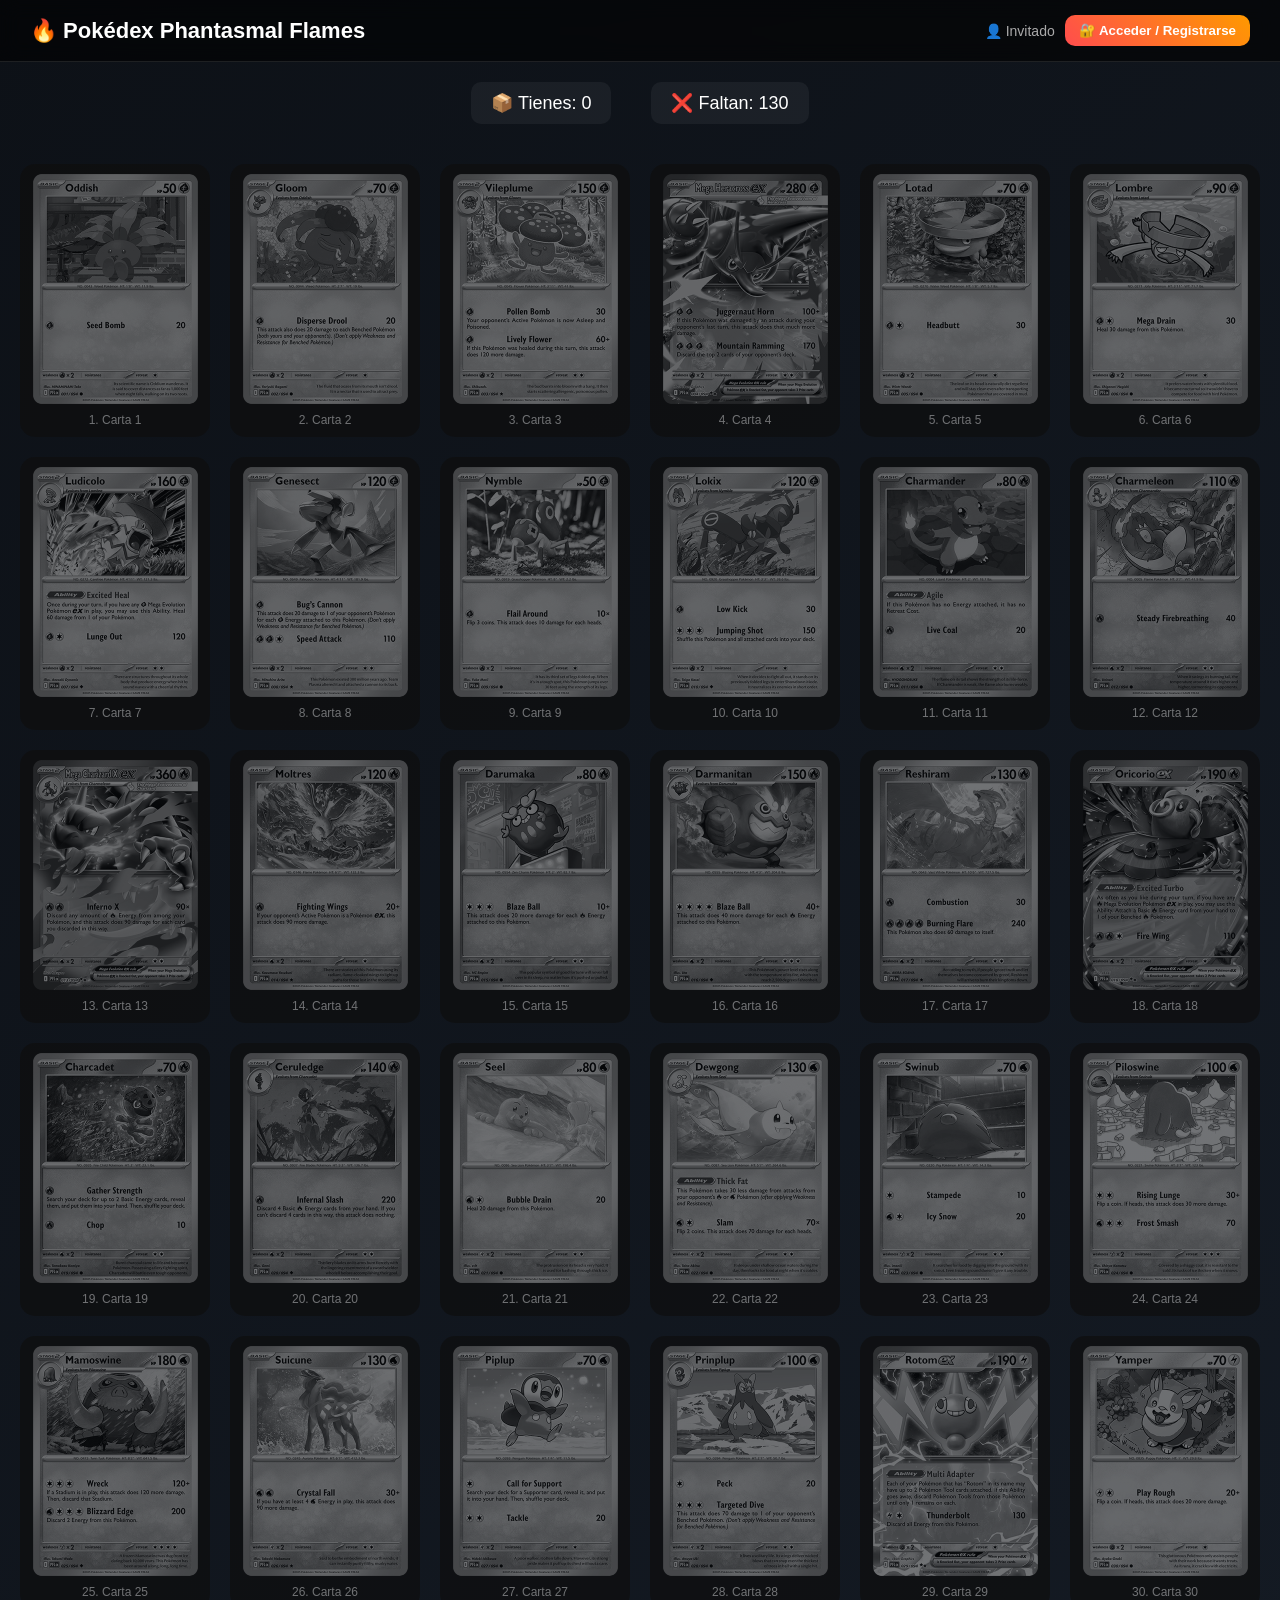
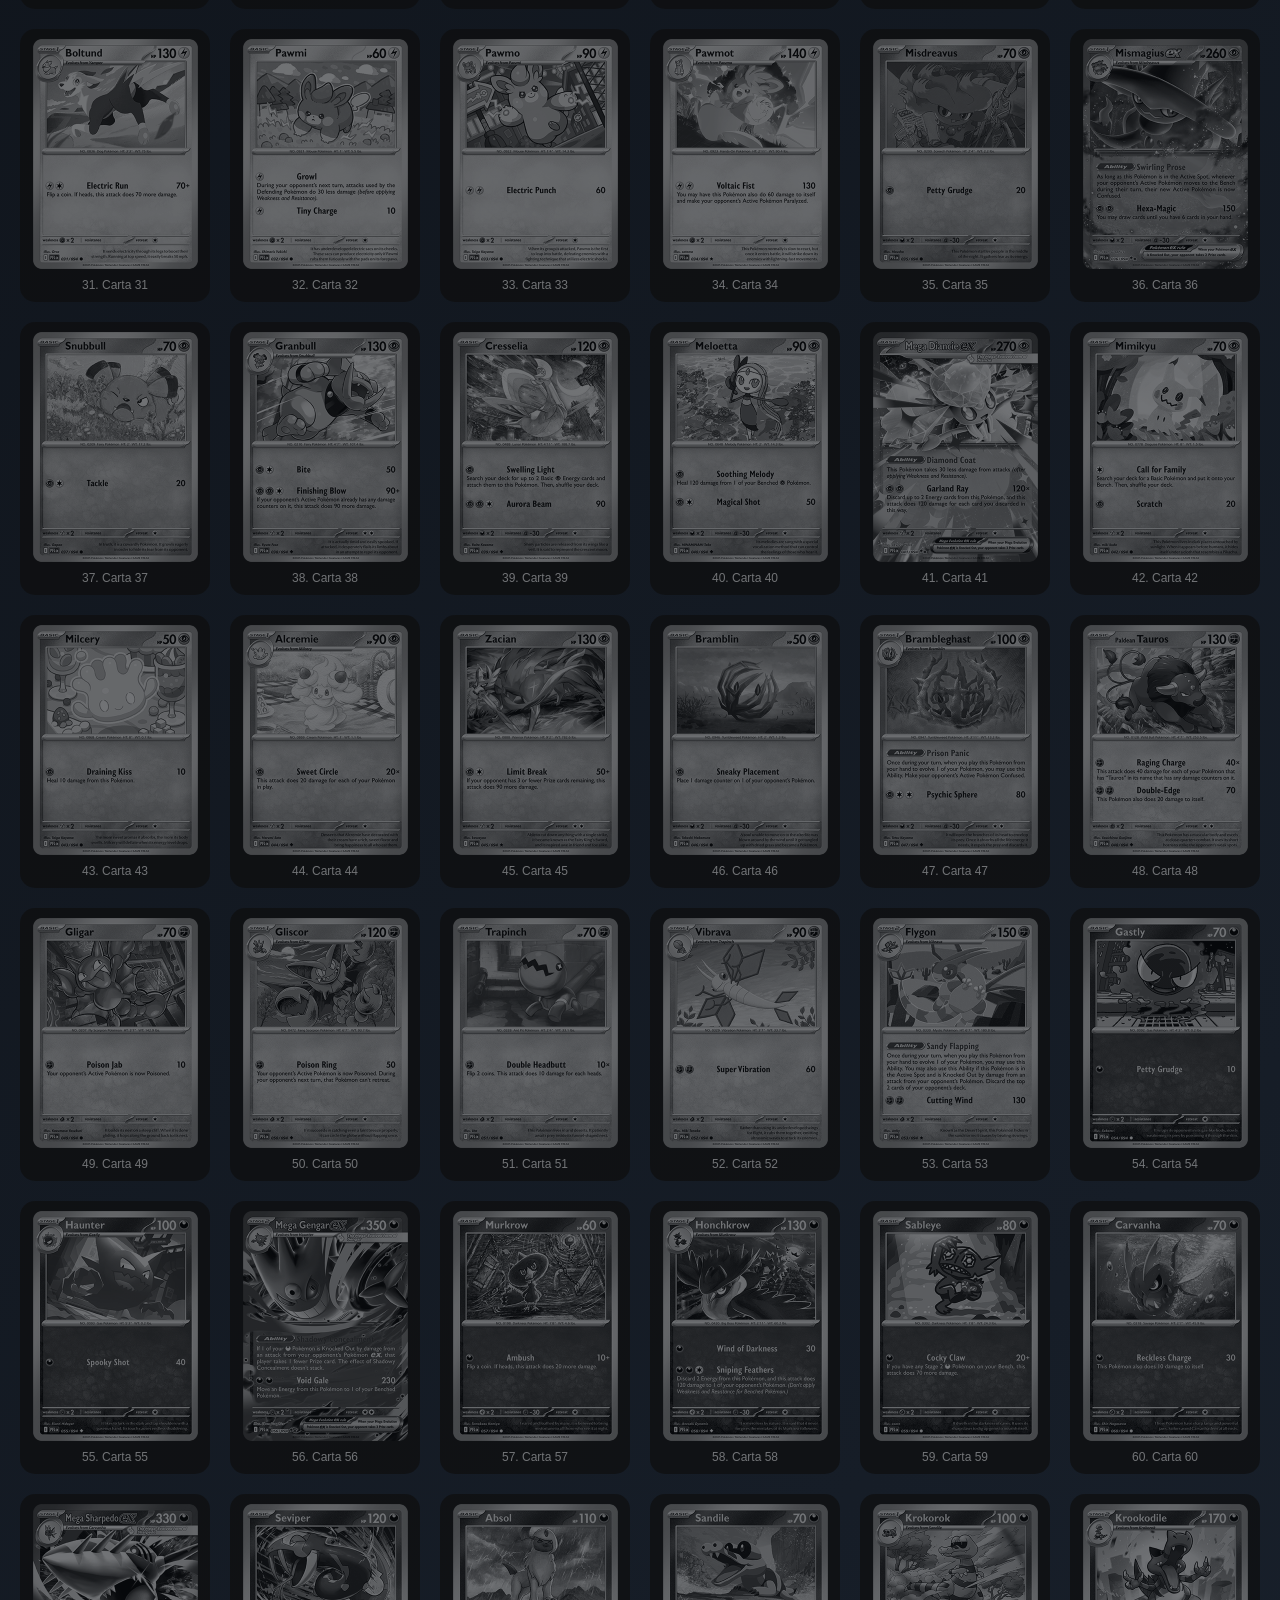
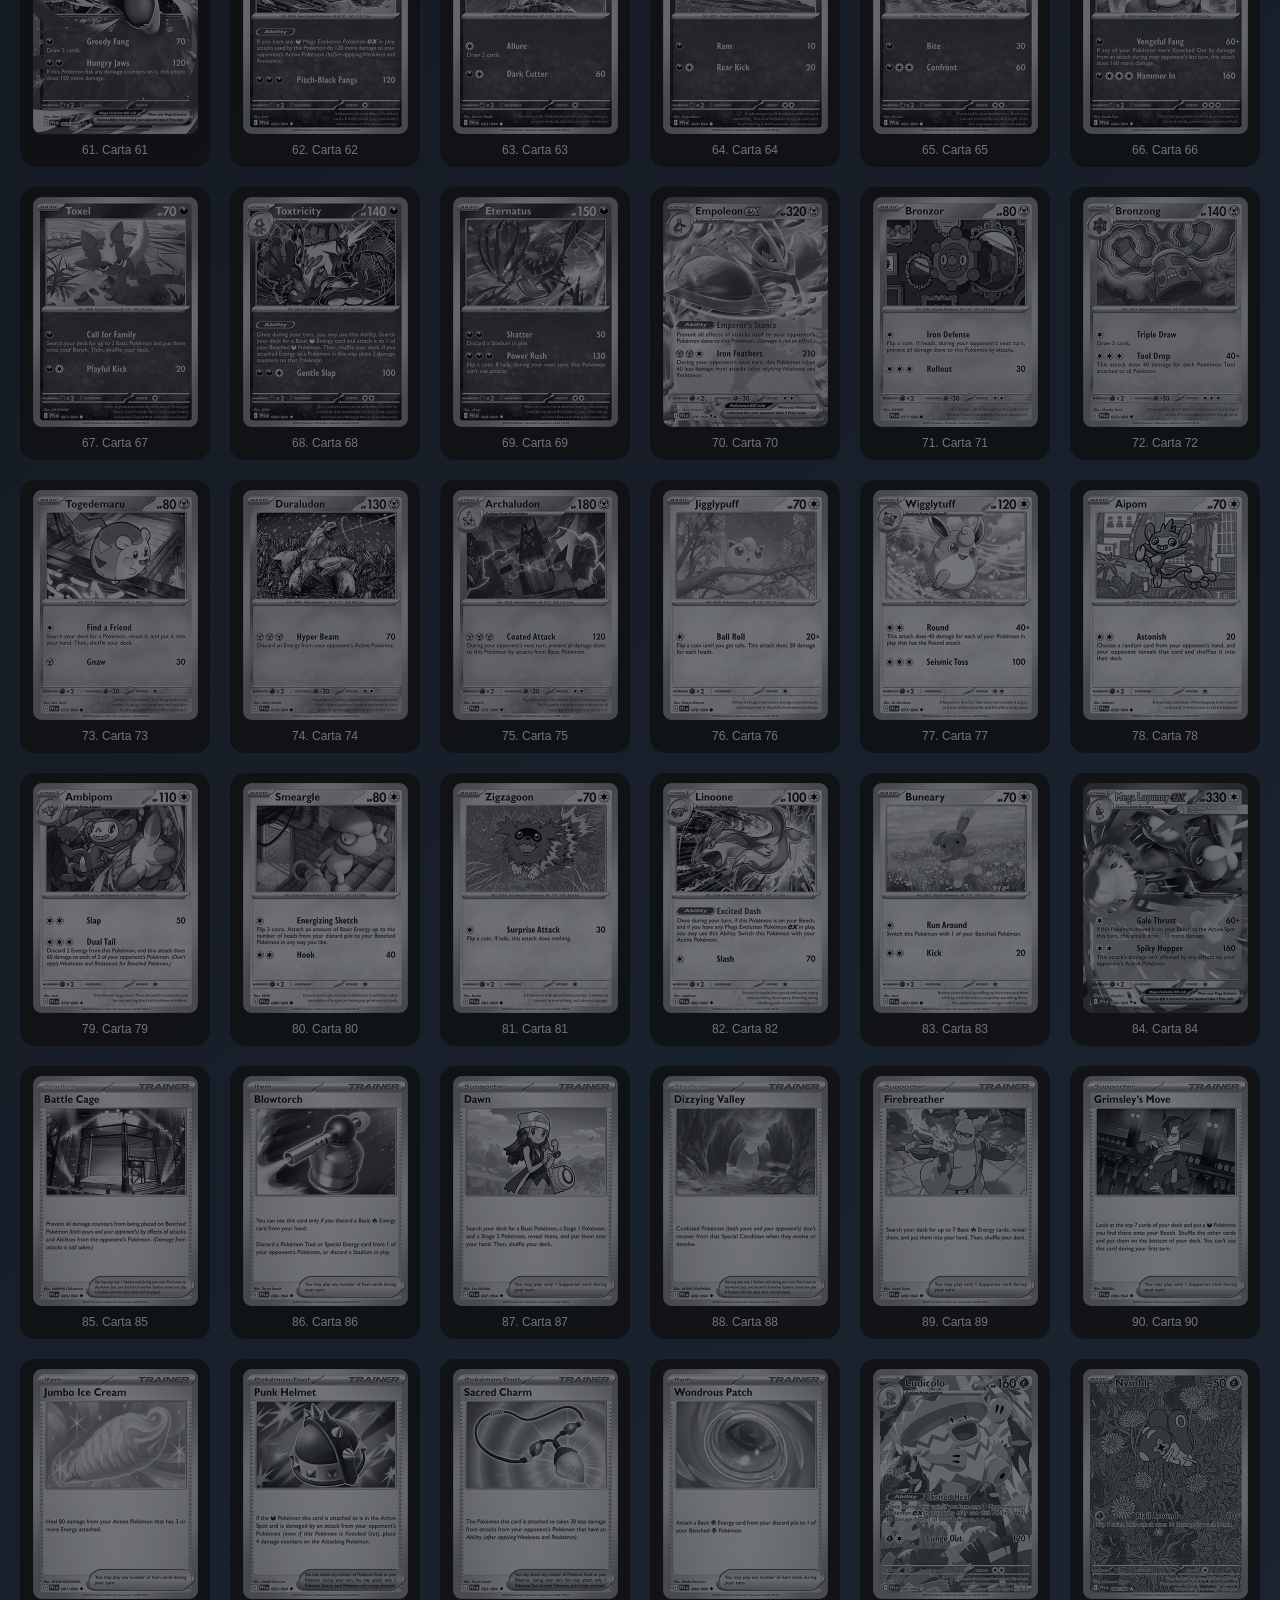
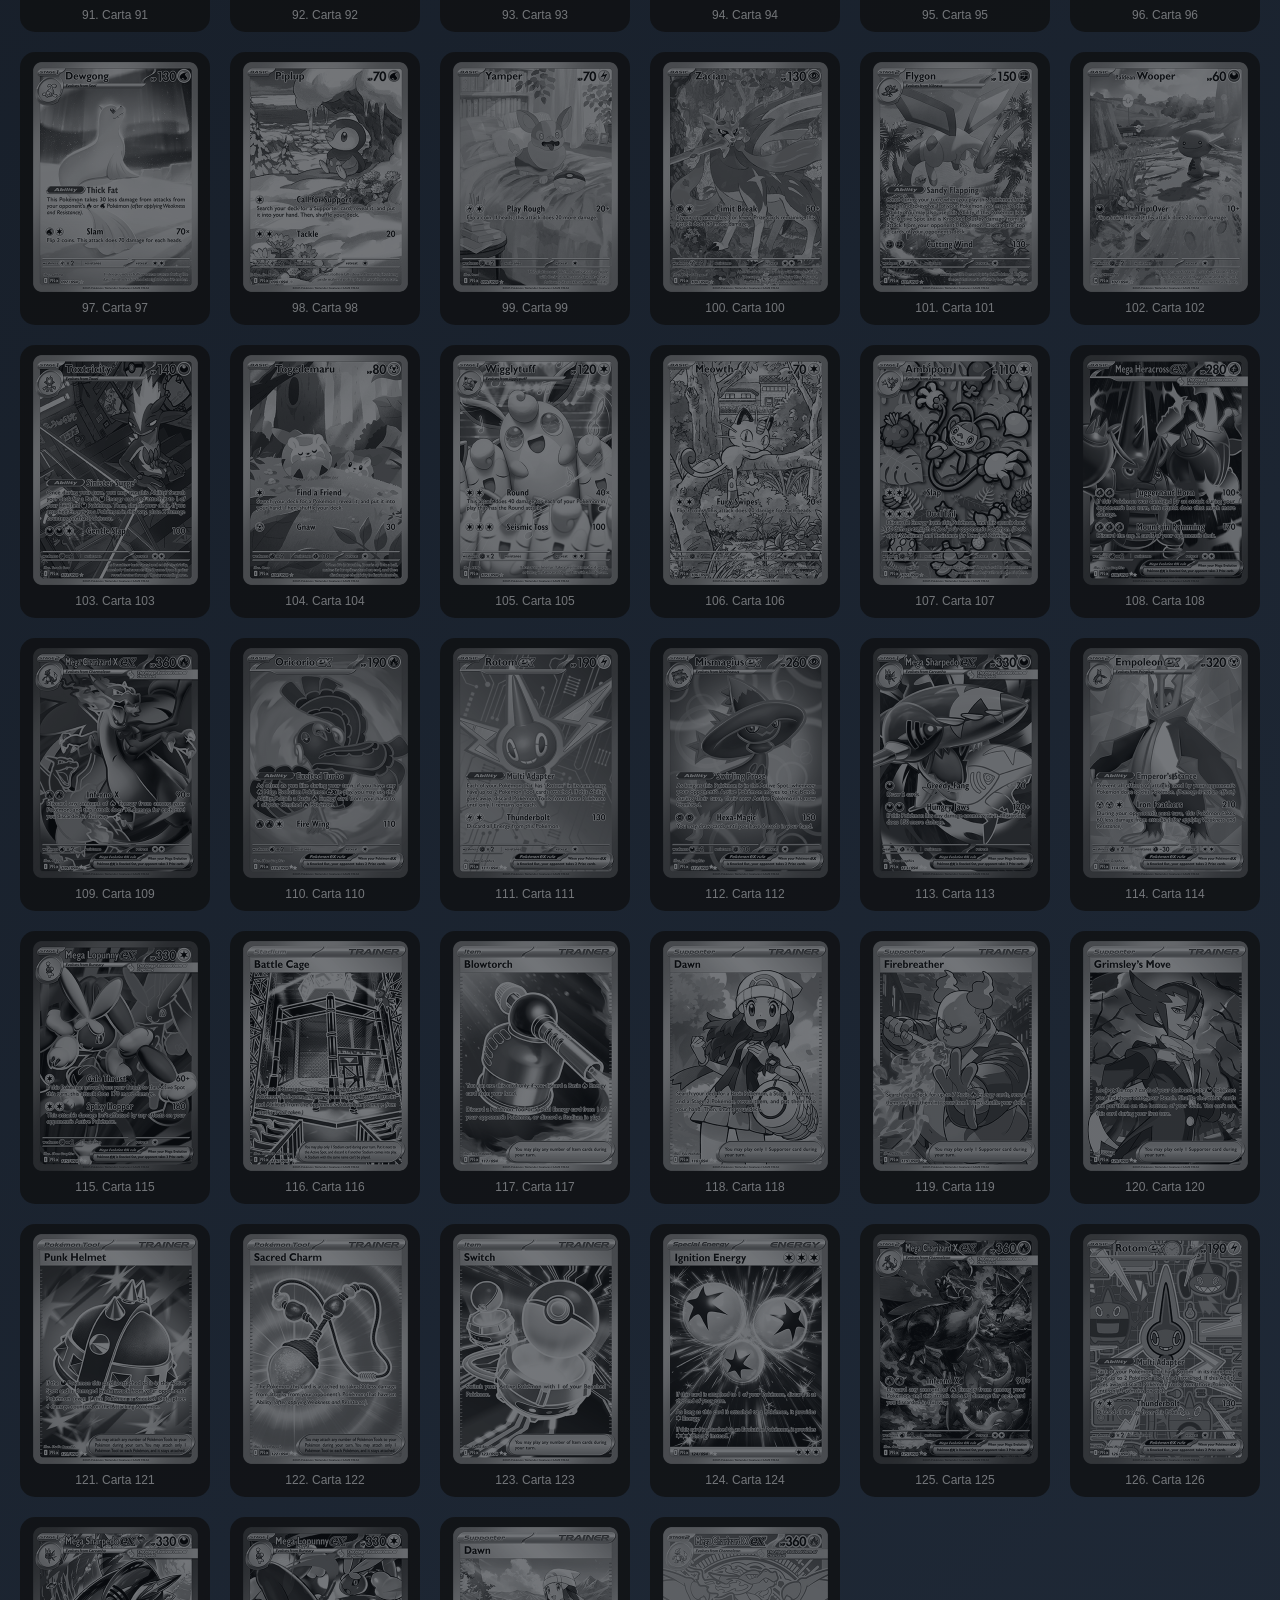
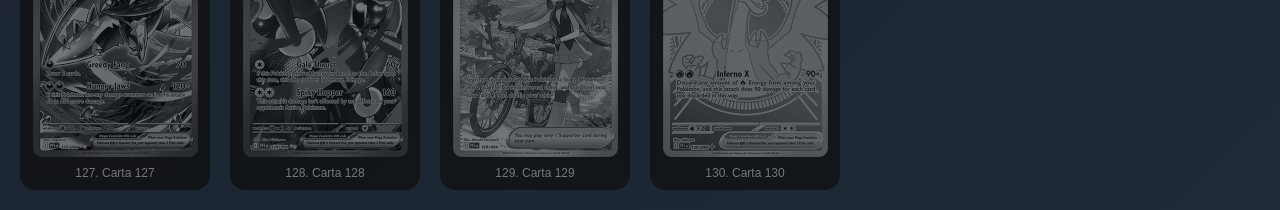
==== index.html @ 657639a8 "Formulario Login/Register en index" ====
<!DOCTYPE html>
<html lang="es">
<head>
    <meta charset="UTF-8">
    <title>PokeCard - Pokédex</title>
    <link rel="stylesheet" href="/assets/css/style.css">
</head>
<body>

<header class="header">
    <h1>🔥 Pokédex Phantasmal Flames</h1>
    <div class="acciones" id="accionesHeader">
    </div>
</header>

<div class="stats">
    <p>📦 Tienes: <span id="tienes">0</span></p>
    <p>❌ Faltan: <span id="faltan">0</span></p>
</div>

<div class="grid" id="contenedor"></div>

<!-- Modelo de Login / Registro -->
<div id="modalAuth" class="modal">
    <div class="modal-content">
        <span class="close" onclick="cerrarModal()">✖</span>

        <!-- Pestañas -->
        <div class="tabs">
            <a onclick="mostrarFormulario('login')">Iniciar sesión</a> |
            <a onclick="mostrarFormulario('registro')">Registrarse</a>
        </div>

        <!-- Formulario de inicio de sesión -->
        <div id="formLogin">
            <h3>Iniciar sesión</h3>
            <input type="text" id="loginUser" placeholder="Usuario">
            <input type="password" id="loginPass" placeholder="Contraseña">
            <button onclick="login()">Entrar</button>
        </div>

        <!-- Formulario de registro -->
        <div id="formRegistro" class="hidden">
            <h3>Registrarse</h3>
            <input type="text" id="regUser" placeholder="Usuario">
            <input type="password" id="regPass" placeholder="Contraseña">
            <button onclick="register()">Crear cuenta</button>
        </div>
    </div>
</div>

<script src="/assets/js/ui.js"></script>
<script src="/assets/js/script.js"></script>

</body>
</html>
---- assets/css/style.css ----
/* RESET */
*{
    margin:0;
    padding:0;
    box-sizing:border-box;
    font-family:'Segoe UI', Arial, sans-serif;
}

/* BODY */
body{
    background: linear-gradient(135deg, #0d1117, #1f2937);
    color:white;
    text-align:center;
}

/* HEADER */
.header{
    display:flex;
    justify-content:space-between;
    align-items:center;
    padding:15px 30px;
    background: rgba(0,0,0,0.6);
    backdrop-filter: blur(10px);
    border-bottom:1px solid rgba(255,255,255,0.1);
}

.header h1{
    font-size:22px;
}

/* ACCIONES (BOTONES + USUARIO) */
.acciones{
    display:flex;
    align-items:center;
    gap:10px;
}

#userName{
    font-size:14px;
    color:#aaa;
}

.acciones button{
    padding:8px 14px;
    border:none;
    border-radius:10px;
    background:linear-gradient(45deg,#ff4d4d,#ff9900);
    color:white;
    font-weight:bold;
    cursor:pointer;
    transition:0.3s;
}

.acciones button:hover{
    transform:scale(1.1);
    box-shadow:0 0 15px rgba(255,100,0,0.6);
}

/* STATS */
.stats{
    display:flex;
    justify-content:center;
    gap:40px;
    margin:20px;
    font-size:18px;
}

.stats p{
    background: rgba(255,255,255,0.05);
    padding:10px 20px;
    border-radius:10px;
}

/* GRID */
.grid{
    display:grid;
    grid-template-columns: repeat(auto-fill, minmax(180px,1fr));
    gap:20px;
    padding:20px;
}

/* CARTAS */
.carta{
    background:#111827;
    border-radius:15px;
    padding:10px;
    cursor:pointer;
    transition:0.3s;
}

/* IMAGEN CARTA */
.carta img{
    width:100%;
    height:230px;
    object-fit:contain;
    border-radius:10px;
}

/* TEXTO CARTA */
.carta p{
    font-size:12px;
    margin-top:5px;
}

/* BLOQUEADA */
.bloqueada{
    filter: grayscale(100%) brightness(0.6);
    opacity:0.7;
}

/* HOVER */
.carta:hover{
    transform:scale(1.05);
    box-shadow:0 0 15px rgba(255,255,255,0.2);
}

/* ========== MODAL DE LOGIN / REGISTRO ========== */
.modal {
    display: none;
    position: fixed;
    top: 0;
    left: 0;
    width: 100%;
    height: 100%;
    background: rgba(0, 0, 0, 0.7);
    backdrop-filter: blur(6px);
    justify-content: center;
    align-items: center;
    z-index: 1000;
}

.modal.active {
    display: flex;
}

.modal-content {
    background: #1e2533;
    padding: 2rem;
    border-radius: 20px;
    width: 320px;
    text-align: center;
    position: relative;
    box-shadow: 0 10px 30px rgba(0,0,0,0.8);
    border: 1px solid rgba(255,255,255,0.1);
}

.modal-content .close {
    position: absolute;
    top: 12px;
    right: 18px;
    cursor: pointer;
    font-weight: bold;
    font-size: 18px;
    color: #aaa;
    transition: color 0.3s;
}

.modal-content .close:hover {
    color: #ff4d4d;
}

.tabs {
    margin-bottom: 1.2rem;
}

.tabs a {
    cursor: pointer;
    margin: 0 8px;
    text-decoration: none;
    color: #ff9900;
    font-weight: bold;
    transition: color 0.3s;
}

.tabs a:hover {
    color: #ffc107;
}

.modal-content h3 {
    margin-bottom: 0.8rem;
    font-size: 1.2rem;
    color: #fff;
}

.modal-content input {
    display: block;
    width: 100%;
    margin: 0.5rem 0;
    padding: 0.6rem;
    border-radius: 8px;
    border: 1px solid #333;
    background: #111827;
    color: white;
    font-size: 14px;
    outline: none;
    transition: border 0.3s;
}

.modal-content input:focus {
    border-color: #ff9900;
}

.modal-content button {
    margin-top: 1rem;
    padding: 0.6rem 1.2rem;
    border: none;
    border-radius: 10px;
    background: linear-gradient(45deg, #ff4d4d, #ff9900);
    color: white;
    font-weight: bold;
    cursor: pointer;
    transition: transform 0.3s, box-shadow 0.3s;
}

.modal-content button:hover {
    transform: scale(1.05);
    box-shadow: 0 0 15px rgba(255,100,0,0.6);
}

.hidden {
    display: none;
}
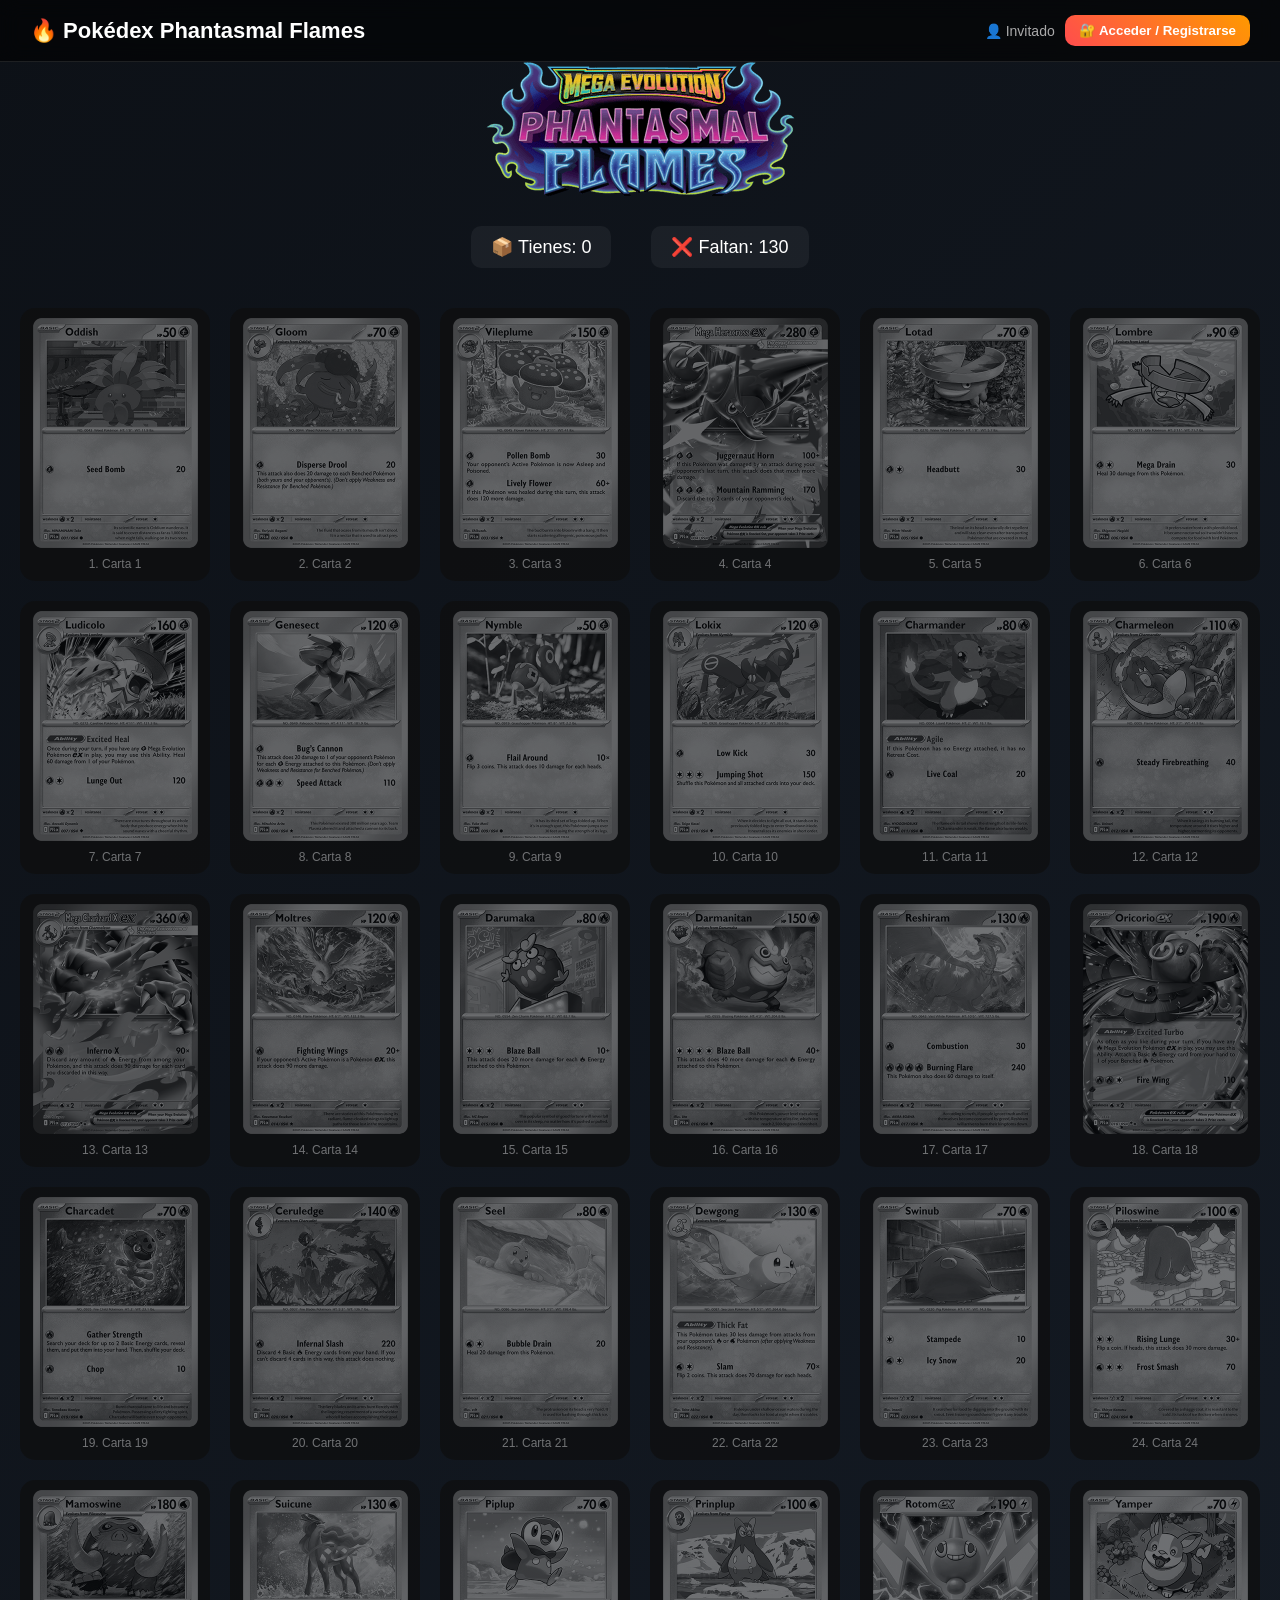
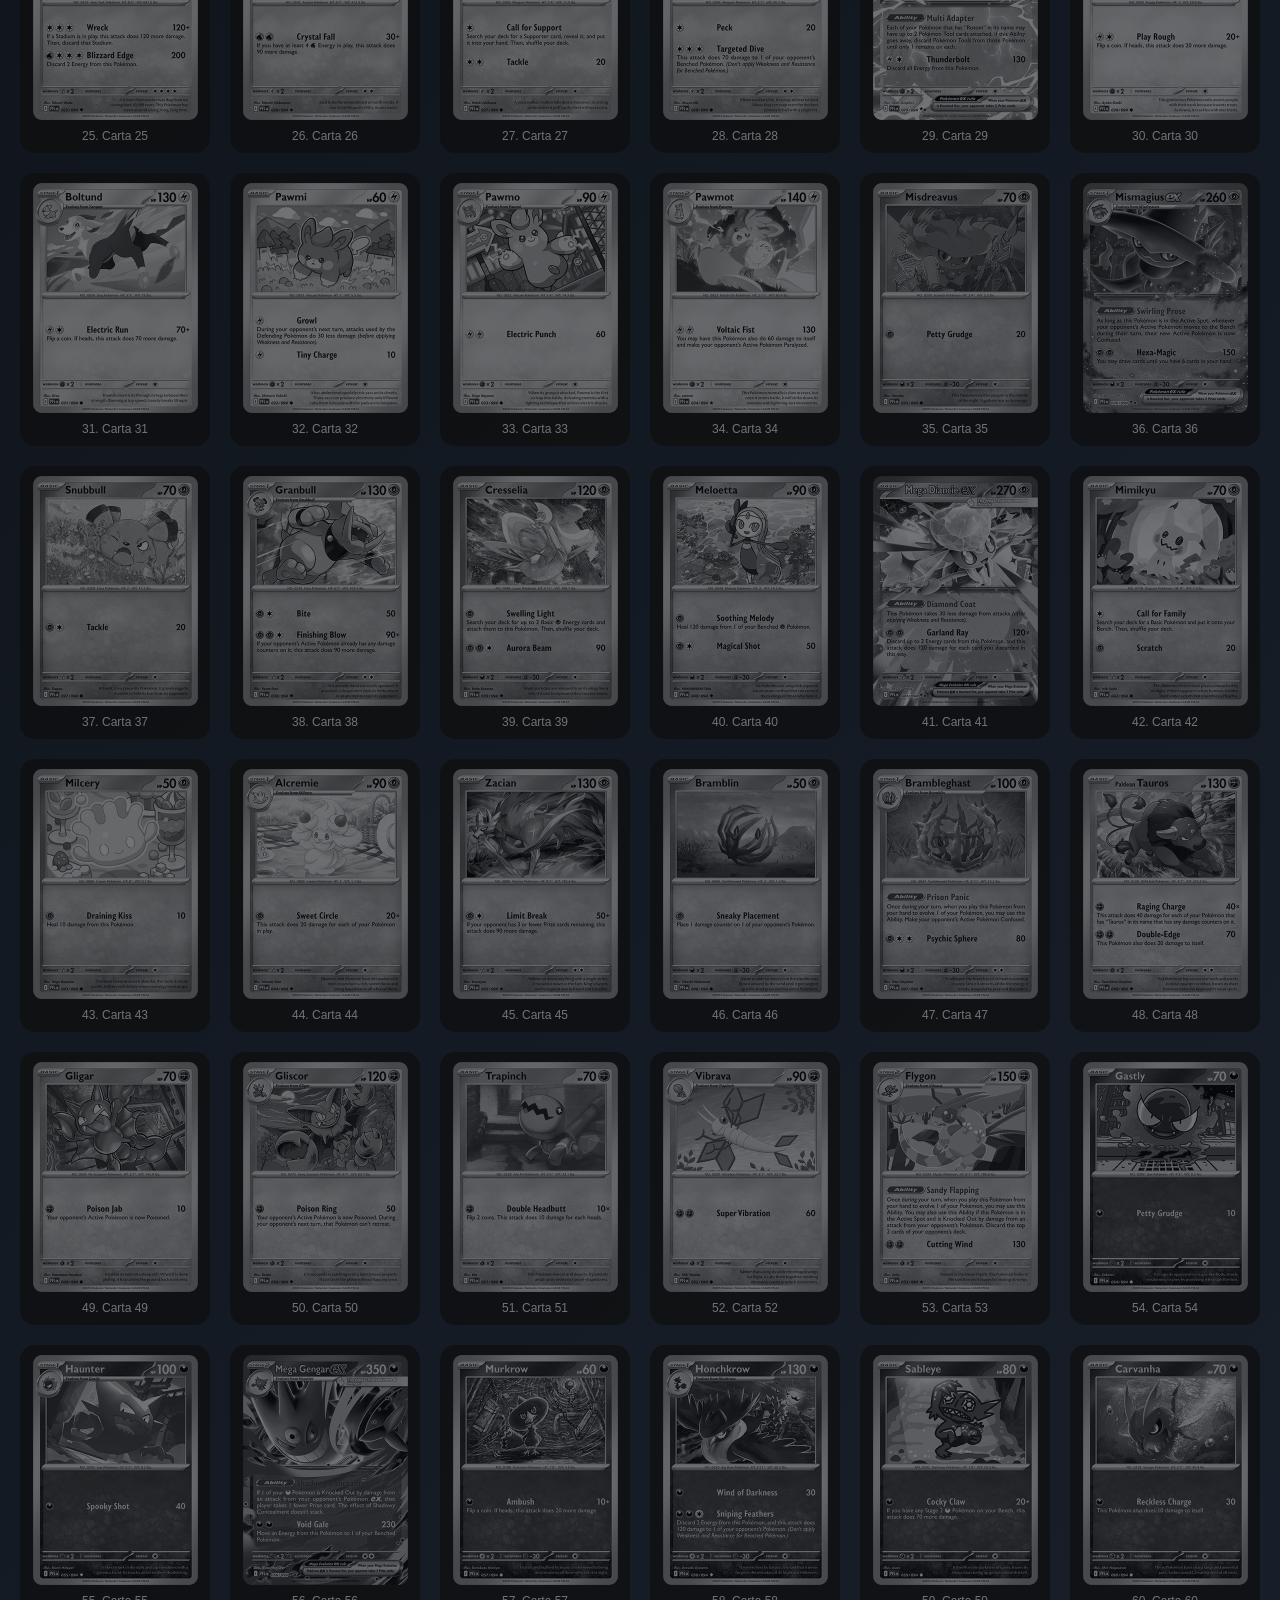
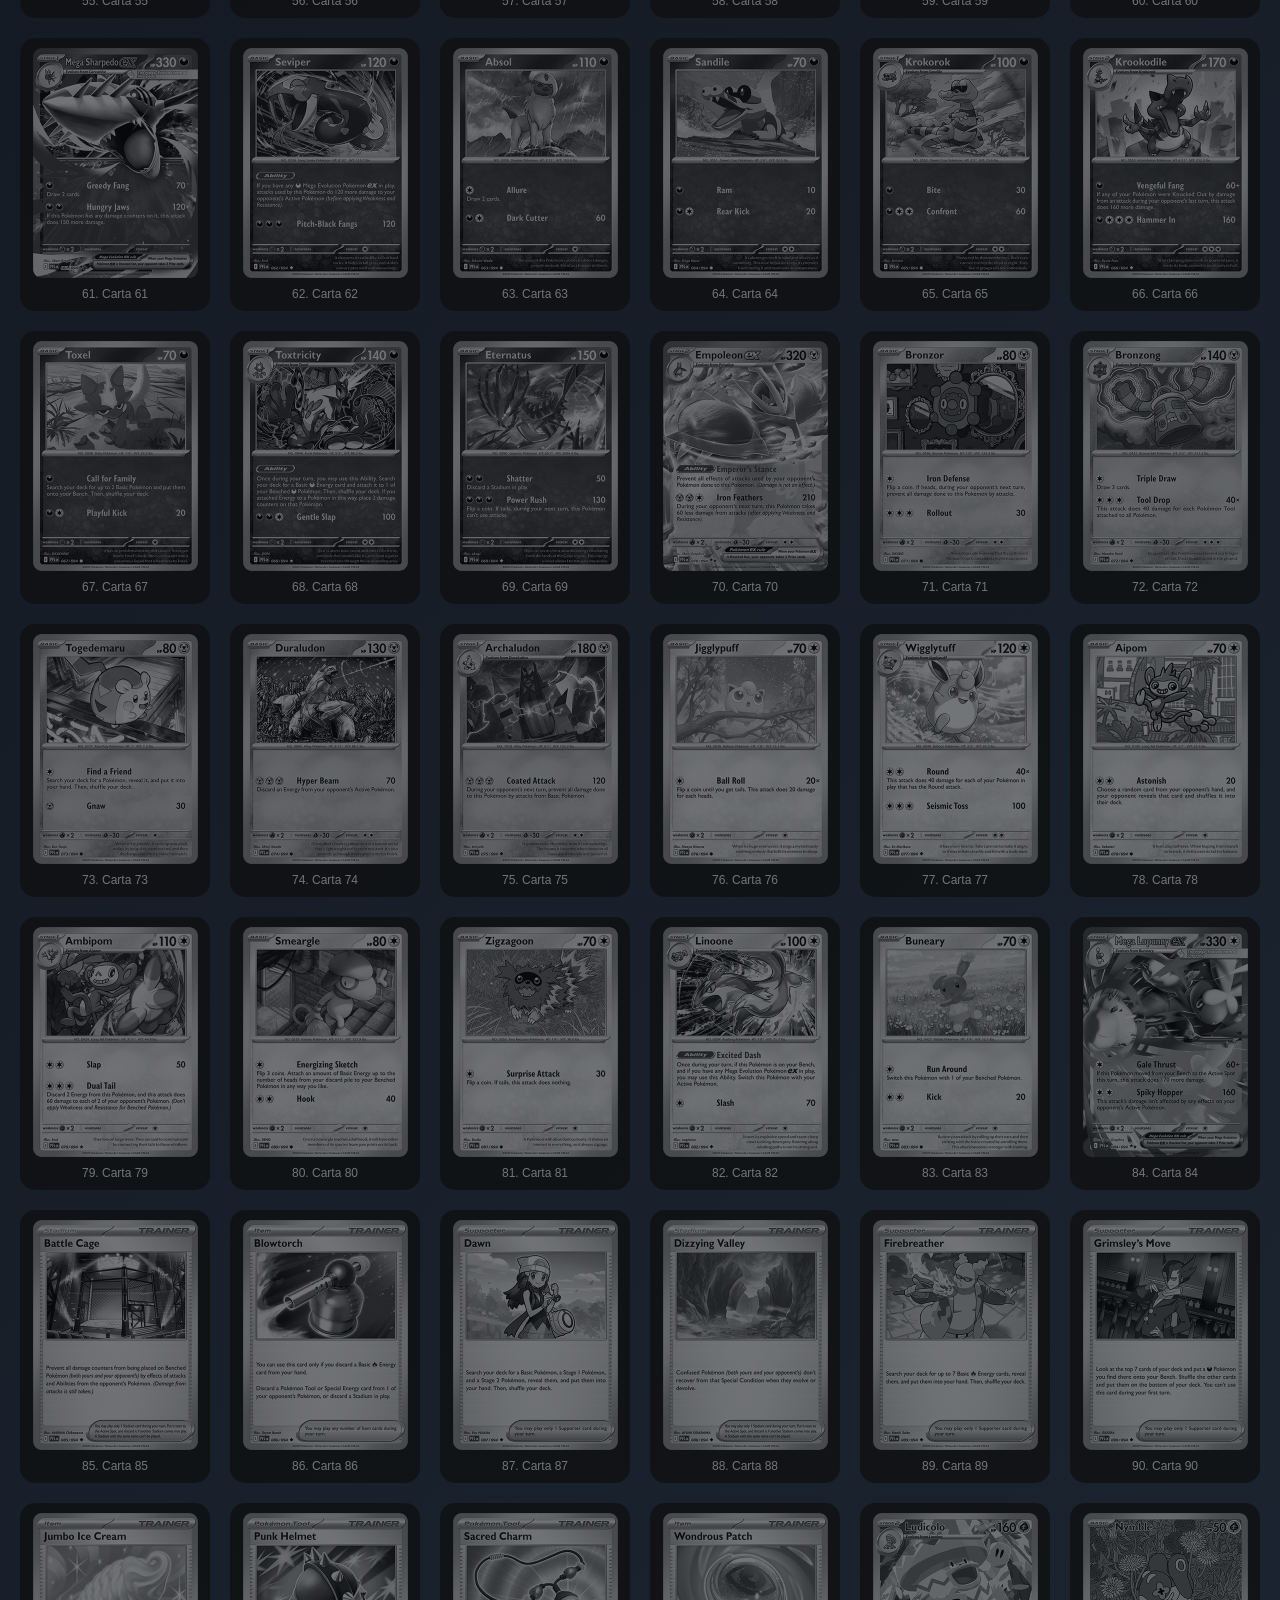
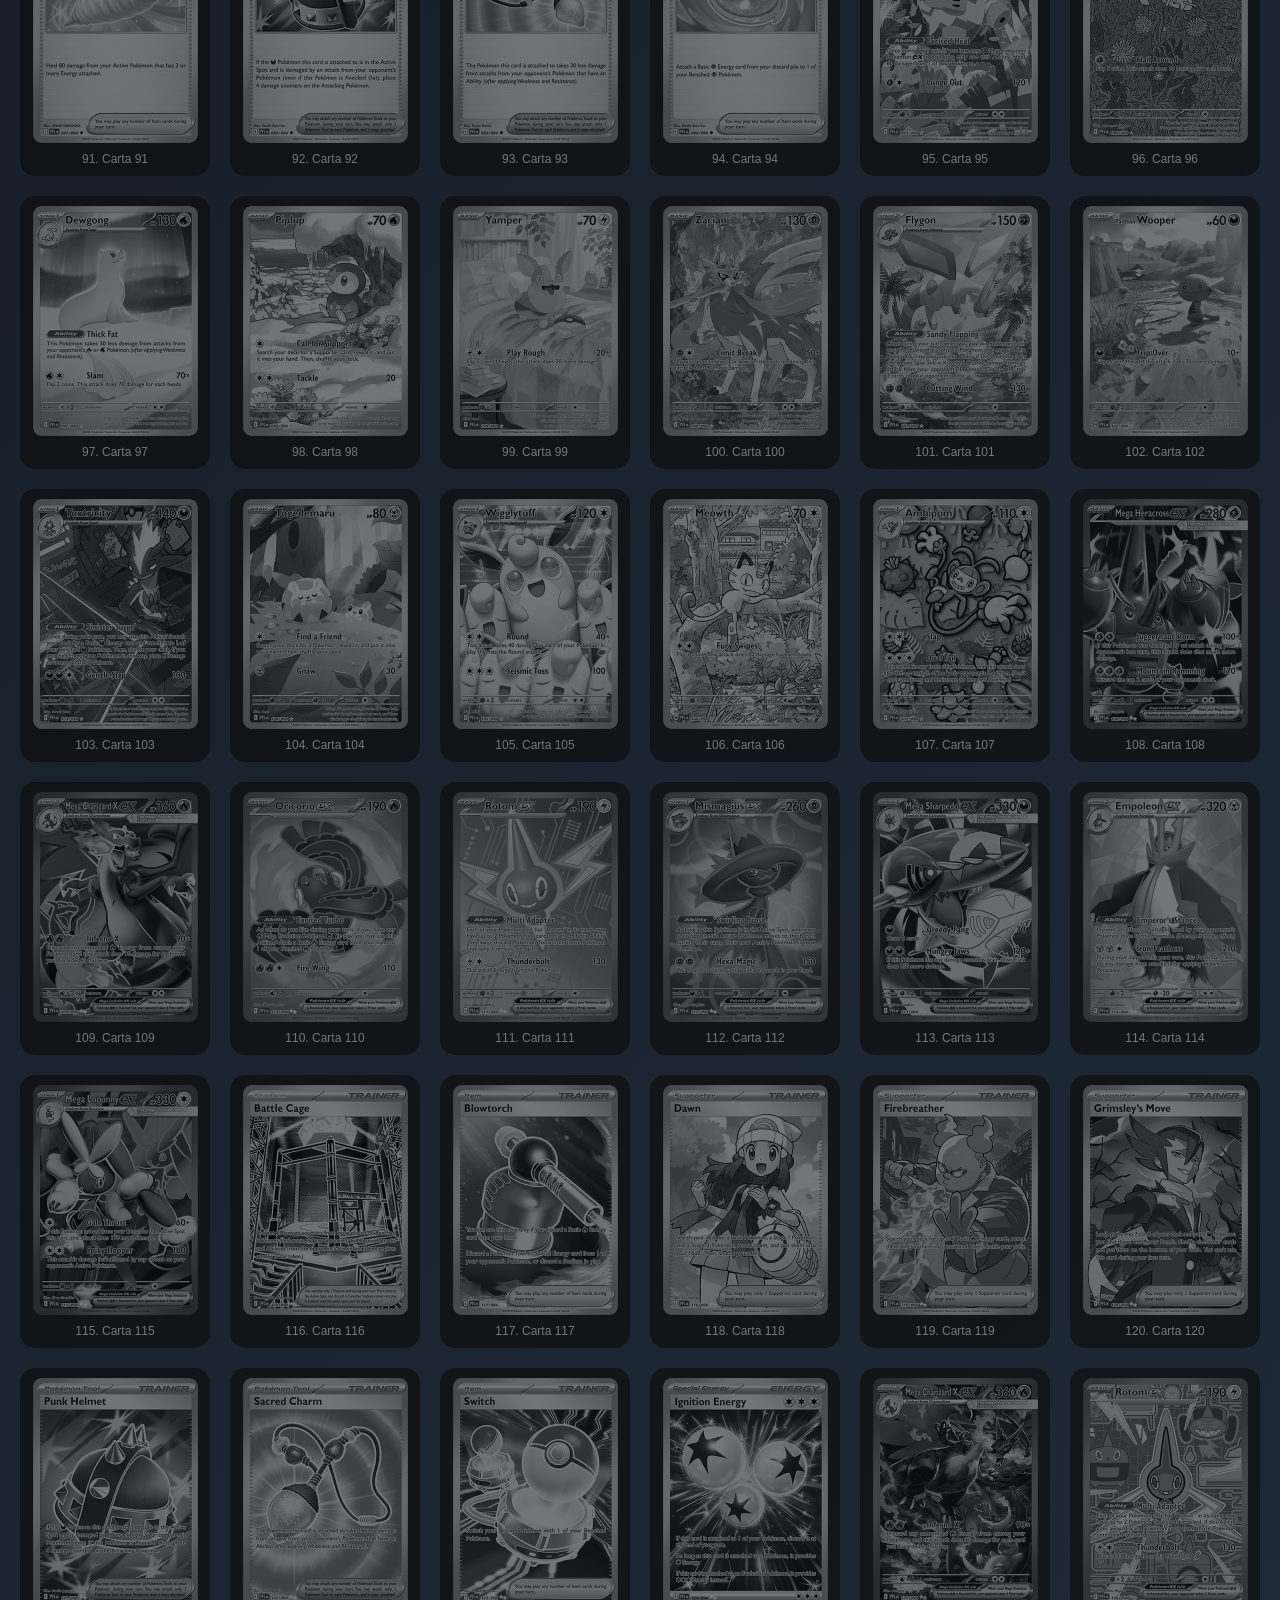
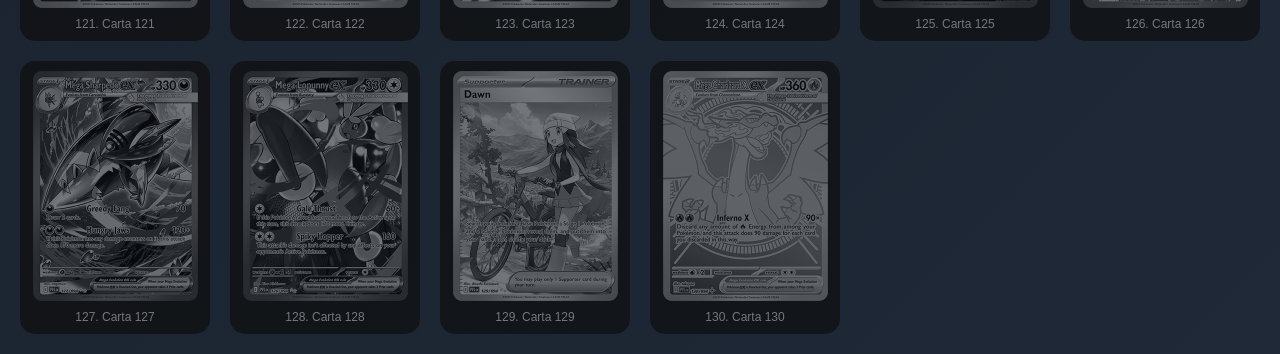
==== commit 634f8520: "Logo" ====
--- a/index.html
+++ b/index.html
@@ -12,7 +12,7 @@
     <div class="acciones" id="accionesHeader">
     </div>
 </header>
-
+<img src="/assets/img_pkm/logo.png" alt="Fantasmal Flames Pokemon" class="FantasmalLogo">
 <div class="stats">
     <p>📦 Tienes: <span id="tienes">0</span></p>
     <p>❌ Faltan: <span id="faltan">0</span></p>
@@ -49,7 +49,6 @@
     </div>
 </div>
 
-<script src="/assets/js/ui.js"></script>
 <script src="/assets/js/script.js"></script>
 
 </body>
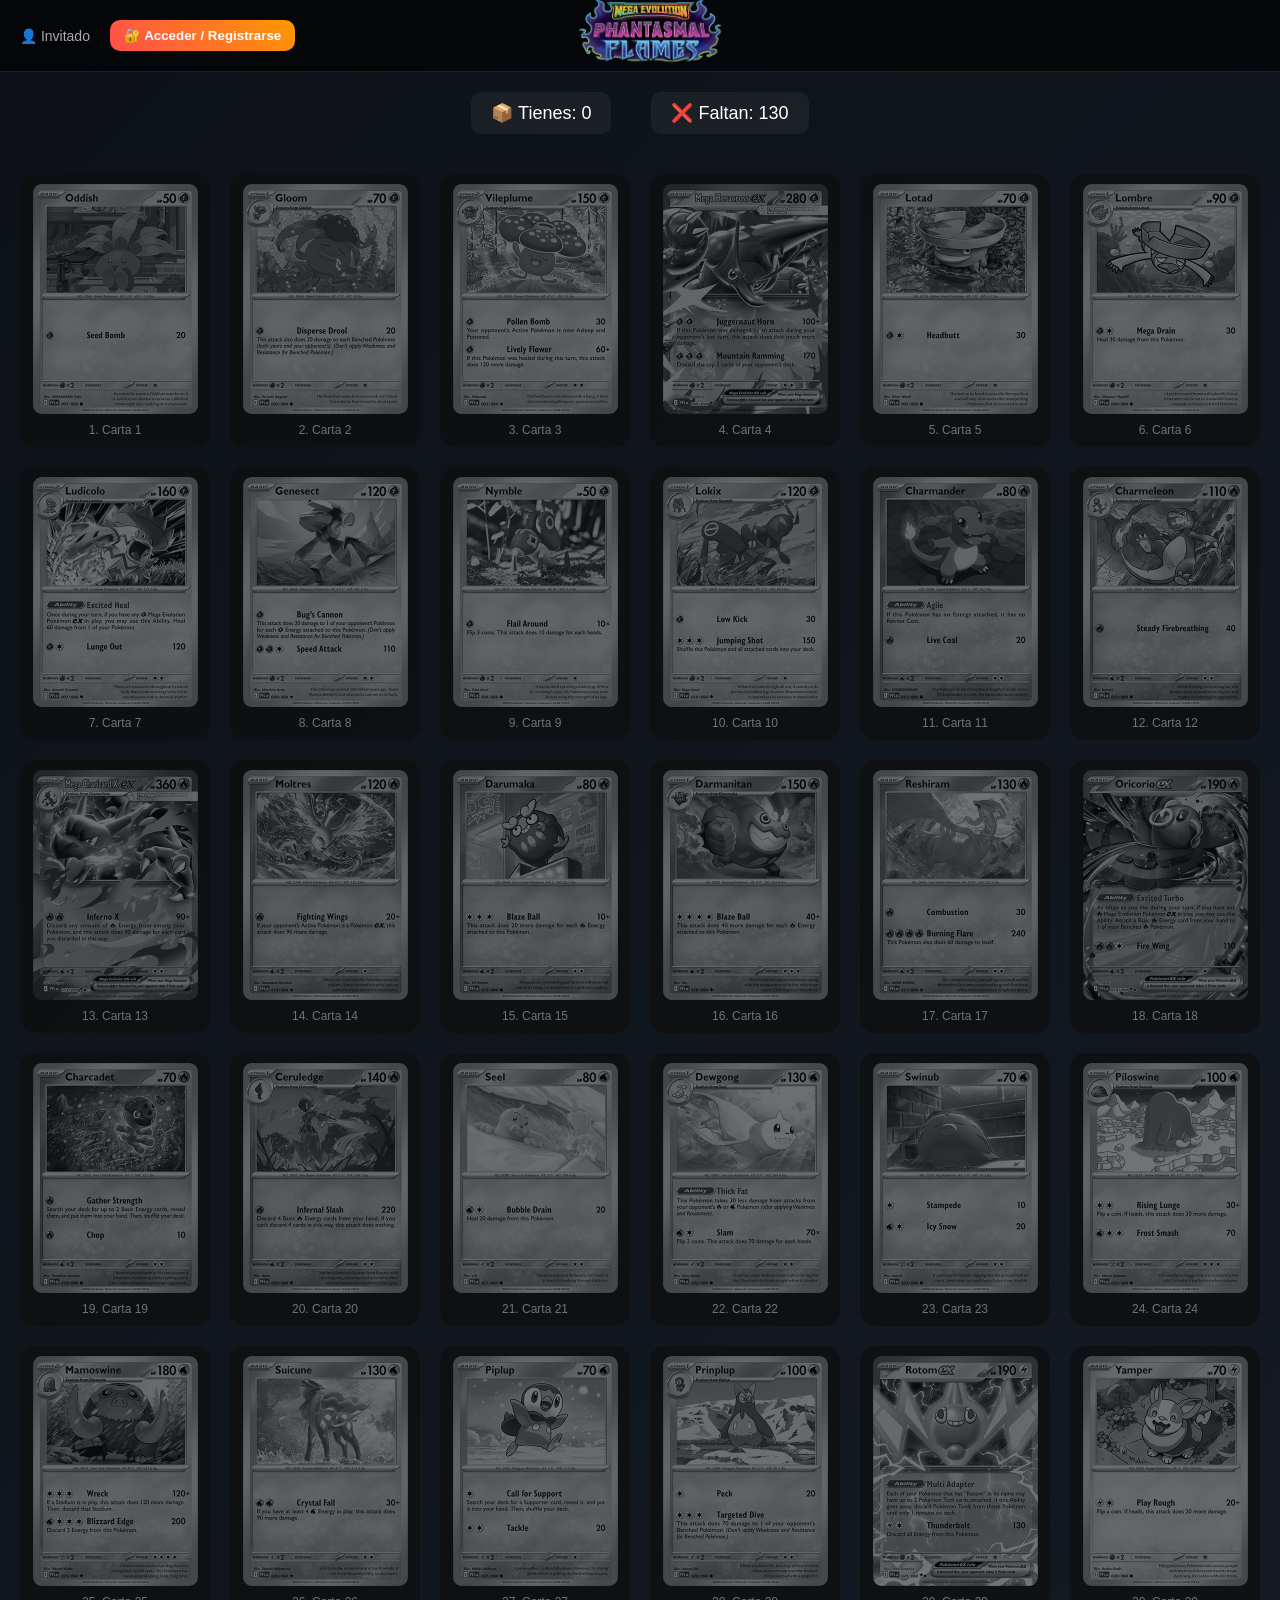
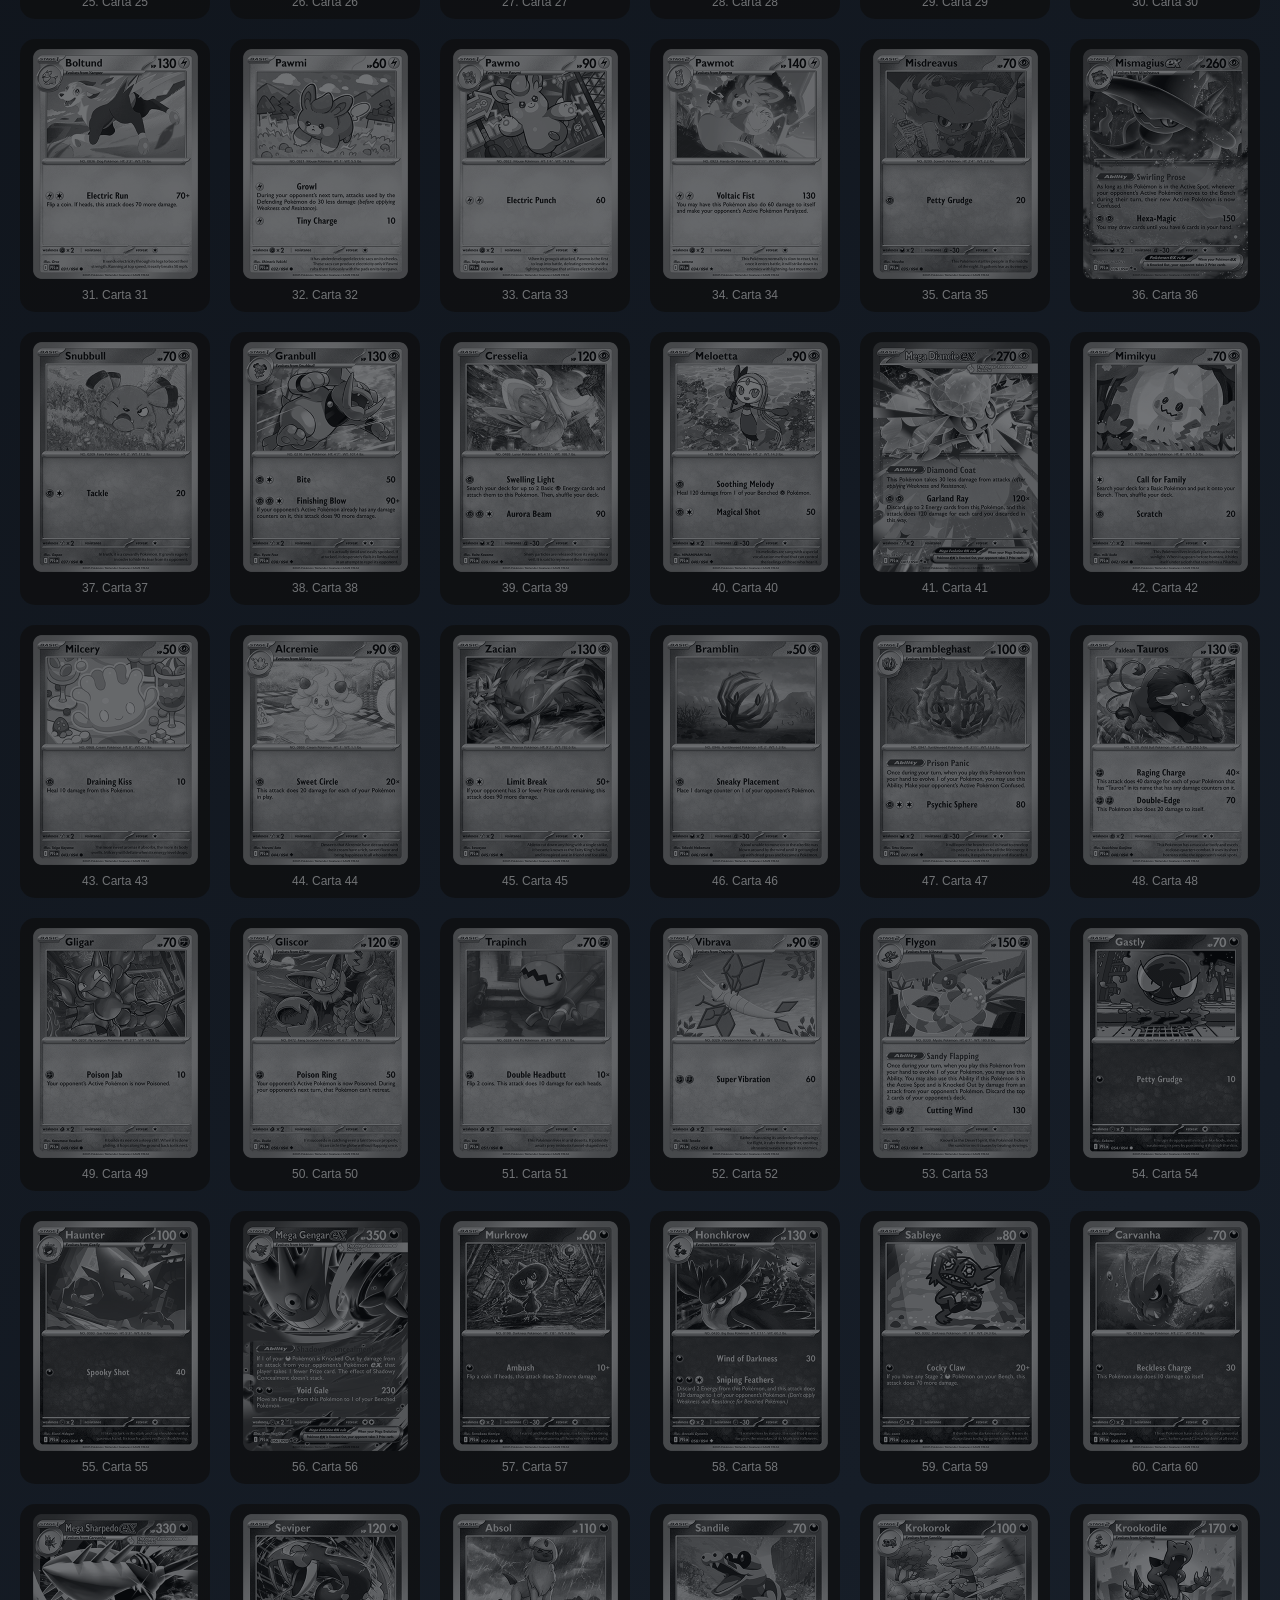
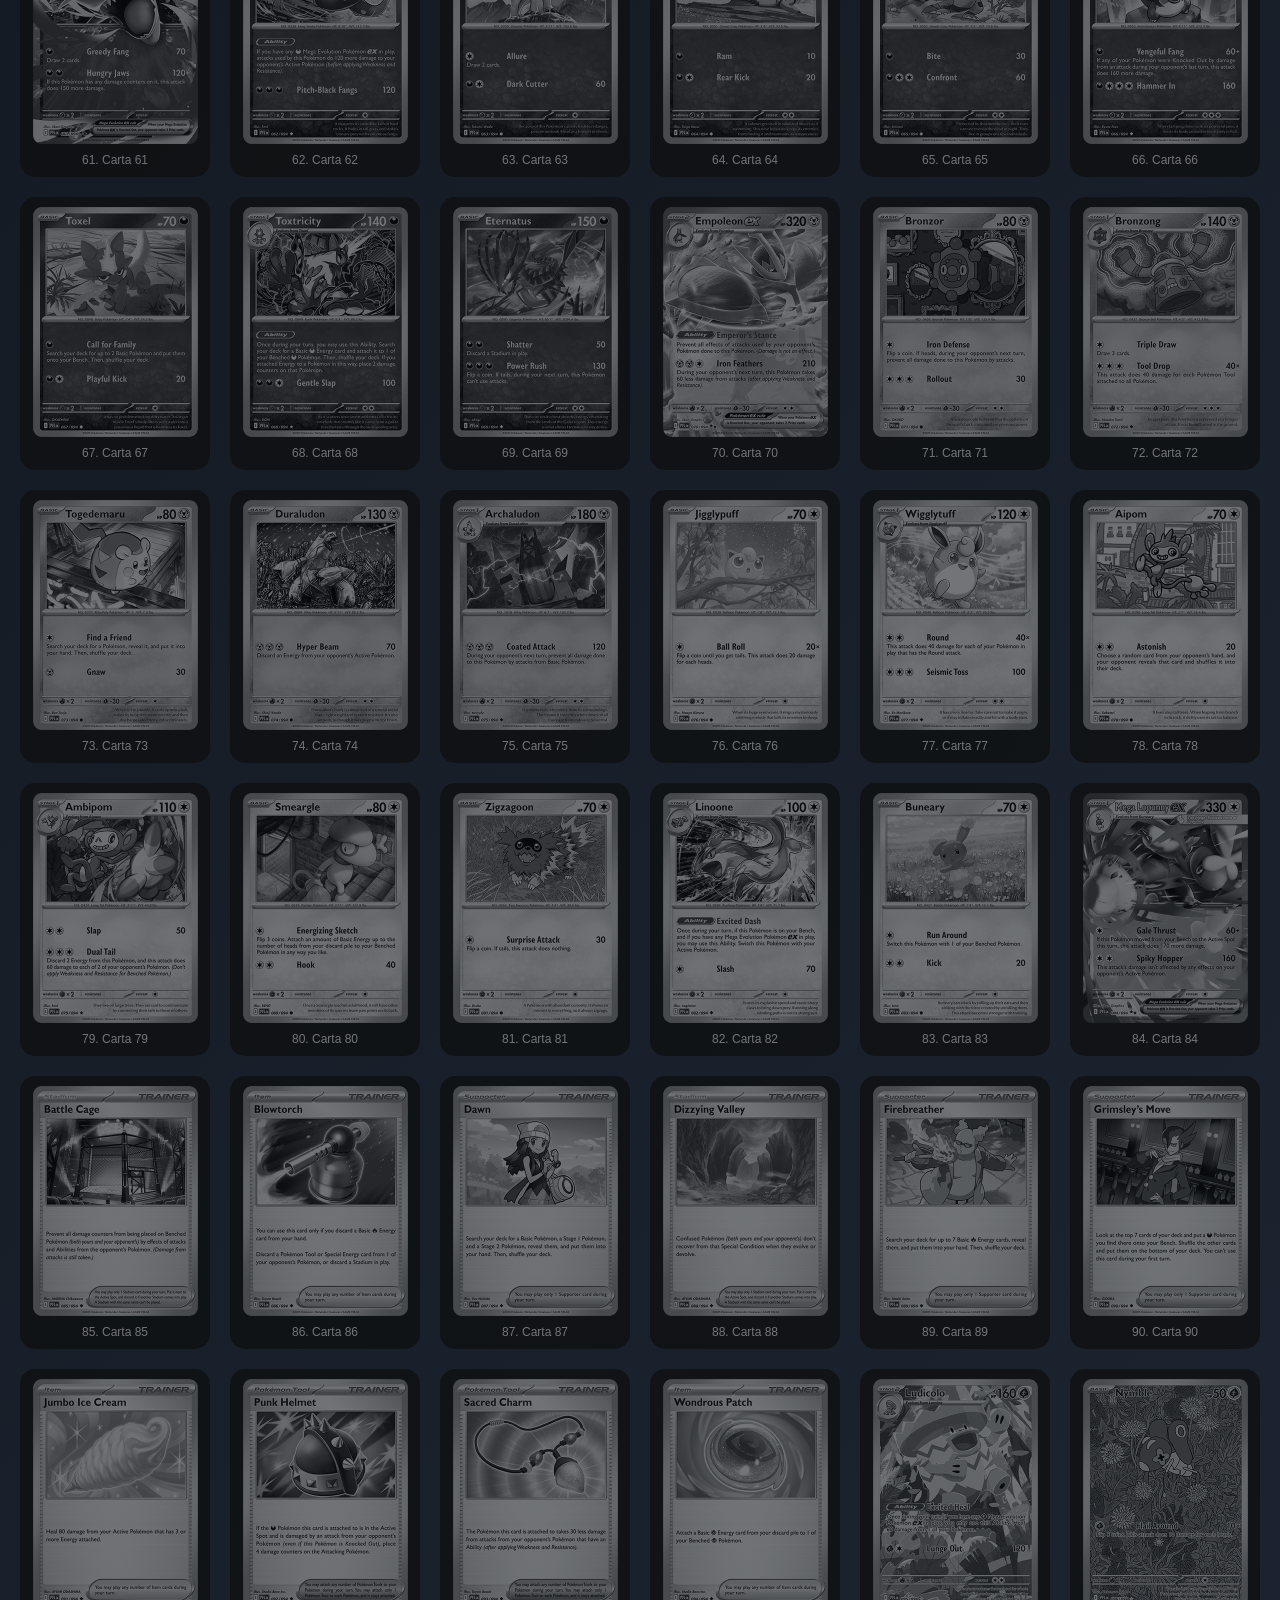
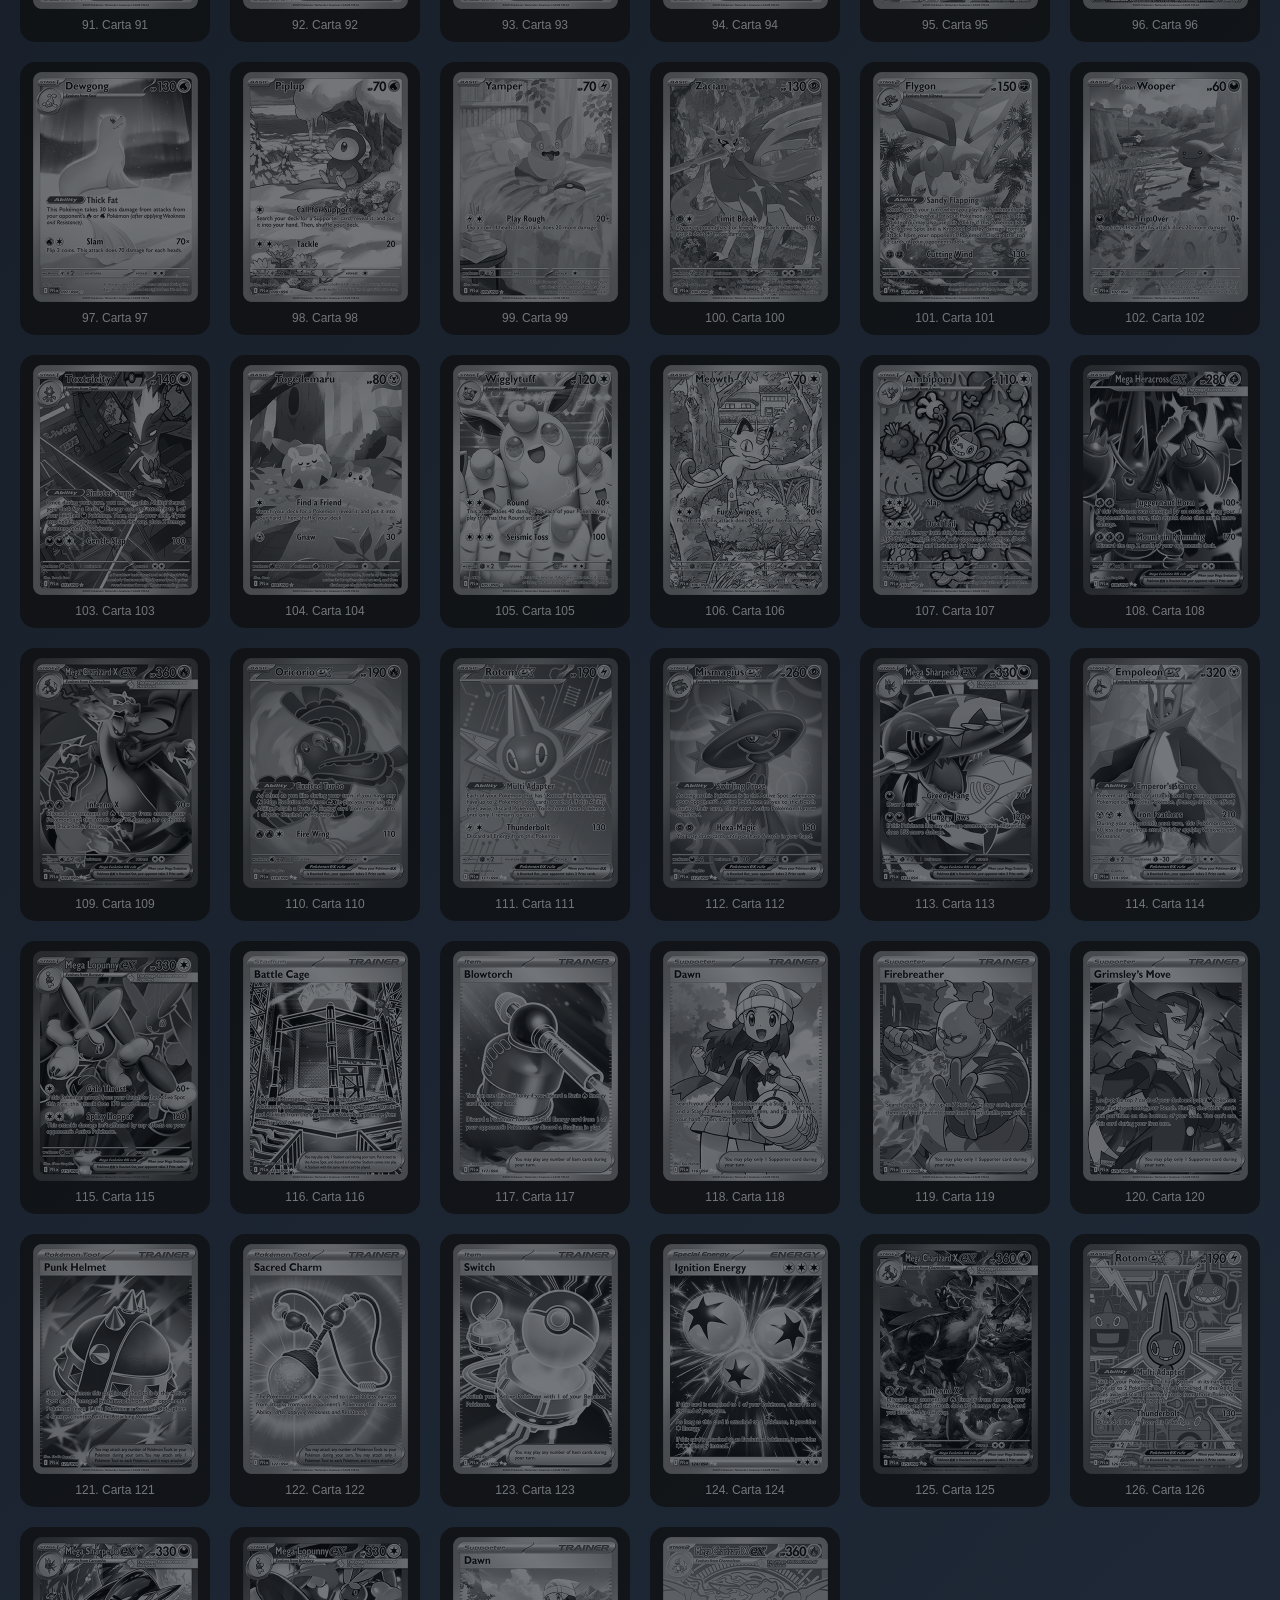
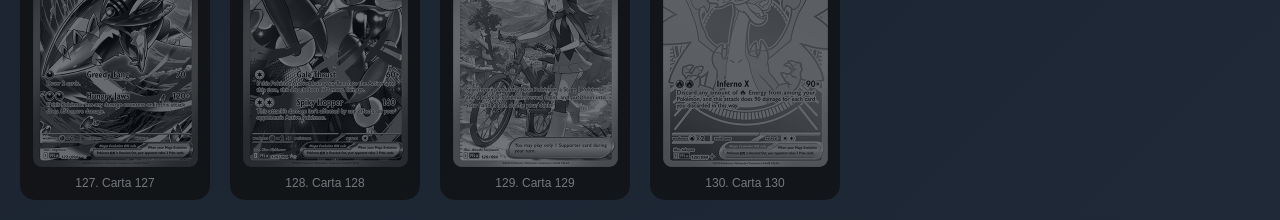
==== commit 3e21547f: "Hotfix header" ====
--- a/index.html
+++ b/index.html
@@ -7,12 +7,11 @@
 </head>
 <body>
 
-<header class="header">
-    <h1>🔥 Pokédex Phantasmal Flames</h1>
-    <div class="acciones" id="accionesHeader">
-    </div>
-</header>
-<img src="/assets/img_pkm/logo.png" alt="Fantasmal Flames Pokemon" class="FantasmalLogo">
+    <header class="header">
+        <img src="/assets/img_pkm/logo.png" alt="Fantasmal Flames Pokemon" class="FantasmalLogo">
+        <div class="acciones" id="accionesHeader">
+        </div>
+    </header>
 <div class="stats">
     <p>📦 Tienes: <span id="tienes">0</span></p>
     <p>❌ Faltan: <span id="faltan">0</span></p>
--- a/assets/css/style.css
+++ b/assets/css/style.css
@@ -12,13 +12,20 @@
     color:white;
     text-align:center;
 }
+/* LOGO */
+.FantasmalLogo{
+    display: flex;
+    width: 150px;
+    margin: 0px 575px;
+    align-items: center;
+    vertical-align: center;
+    position: absolute
+    
+}
 
 /* HEADER */
 .header{
-    display:flex;
-    justify-content:space-between;
-    align-items:center;
-    padding:15px 30px;
+    padding:0px;
     background: rgba(0,0,0,0.6);
     backdrop-filter: blur(10px);
     border-bottom:1px solid rgba(255,255,255,0.1);
@@ -30,15 +37,17 @@
 
 /* ACCIONES (BOTONES + USUARIO) */
 .acciones{
+    padding:20px;
     display:flex;
     align-items:center;
-    gap:10px;
-}
-
-#userName{
-    font-size:14px;
-    color:#aaa;
-}
+    text-align: center;
+    gap:20px;
+    #userName{
+        font-size:14px;
+        color:#aaa;
+    }
+}
+
 
 .acciones button{
     padding:8px 14px;
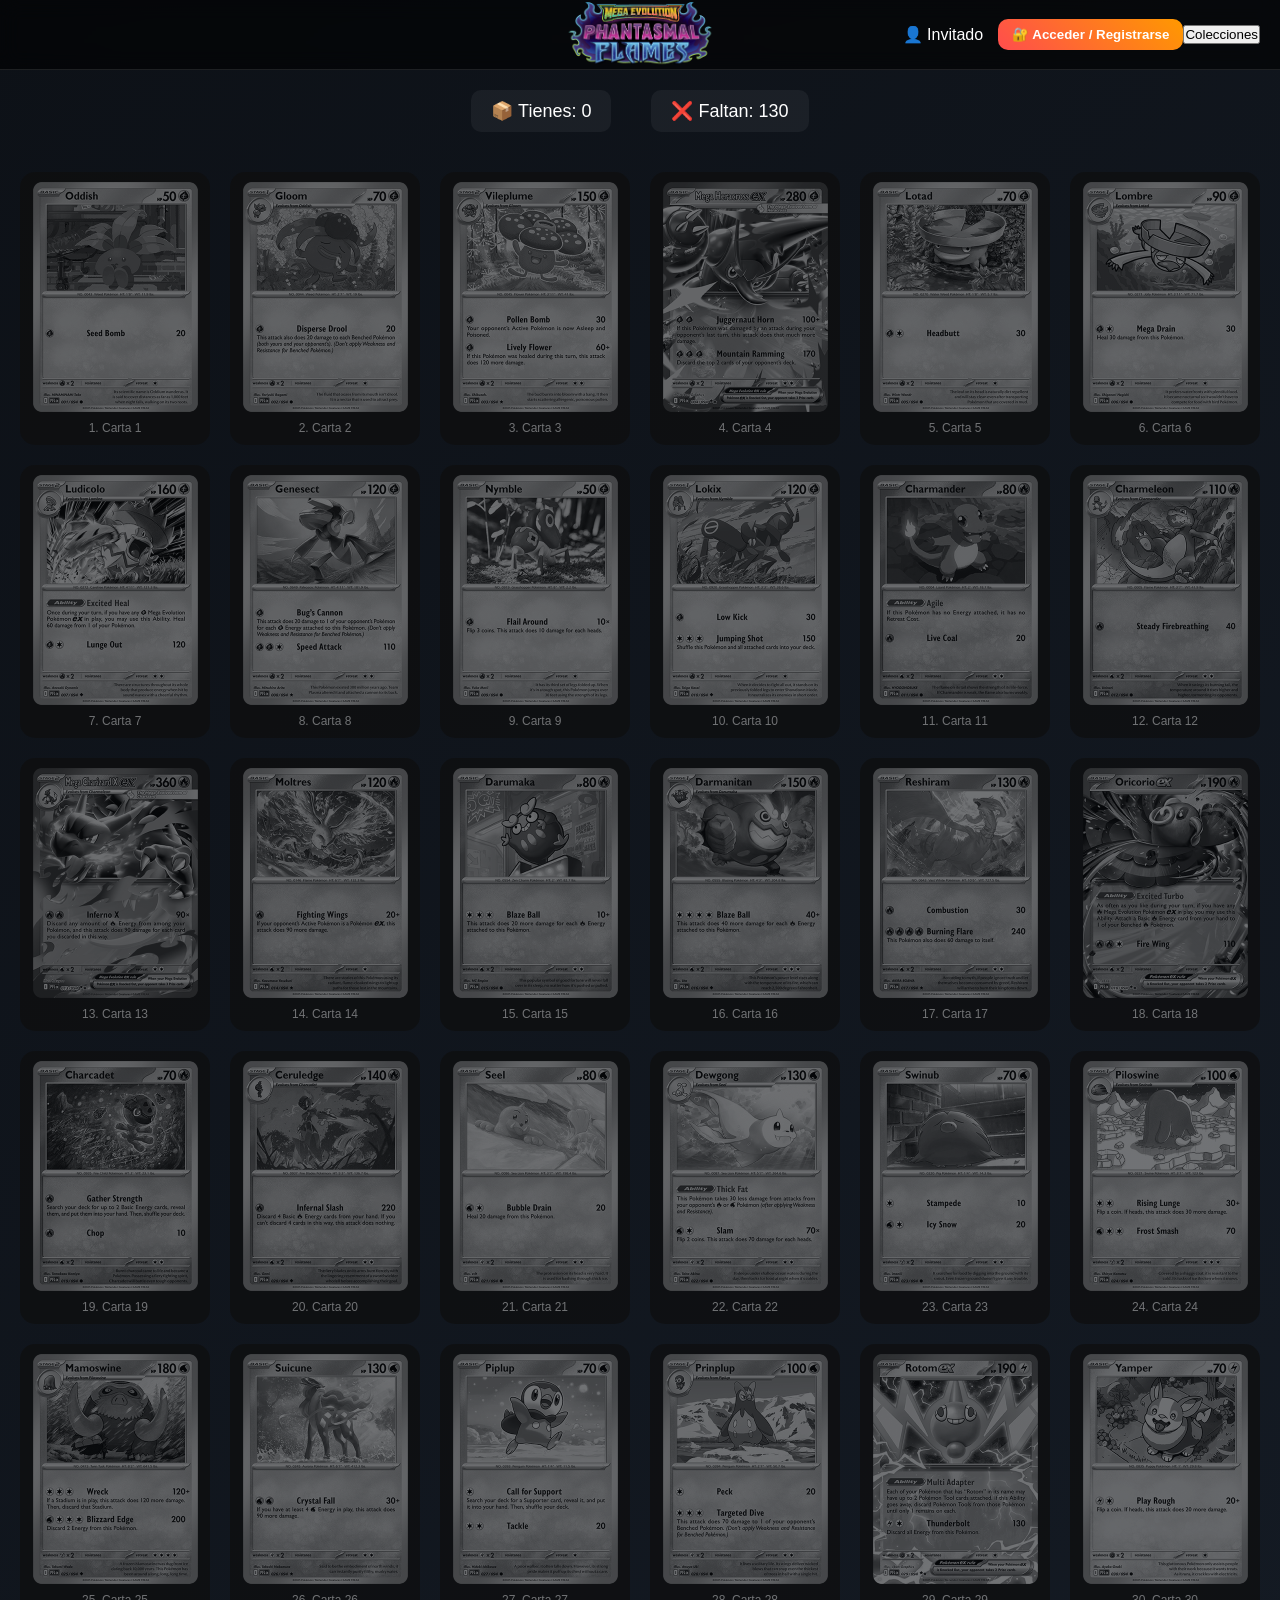
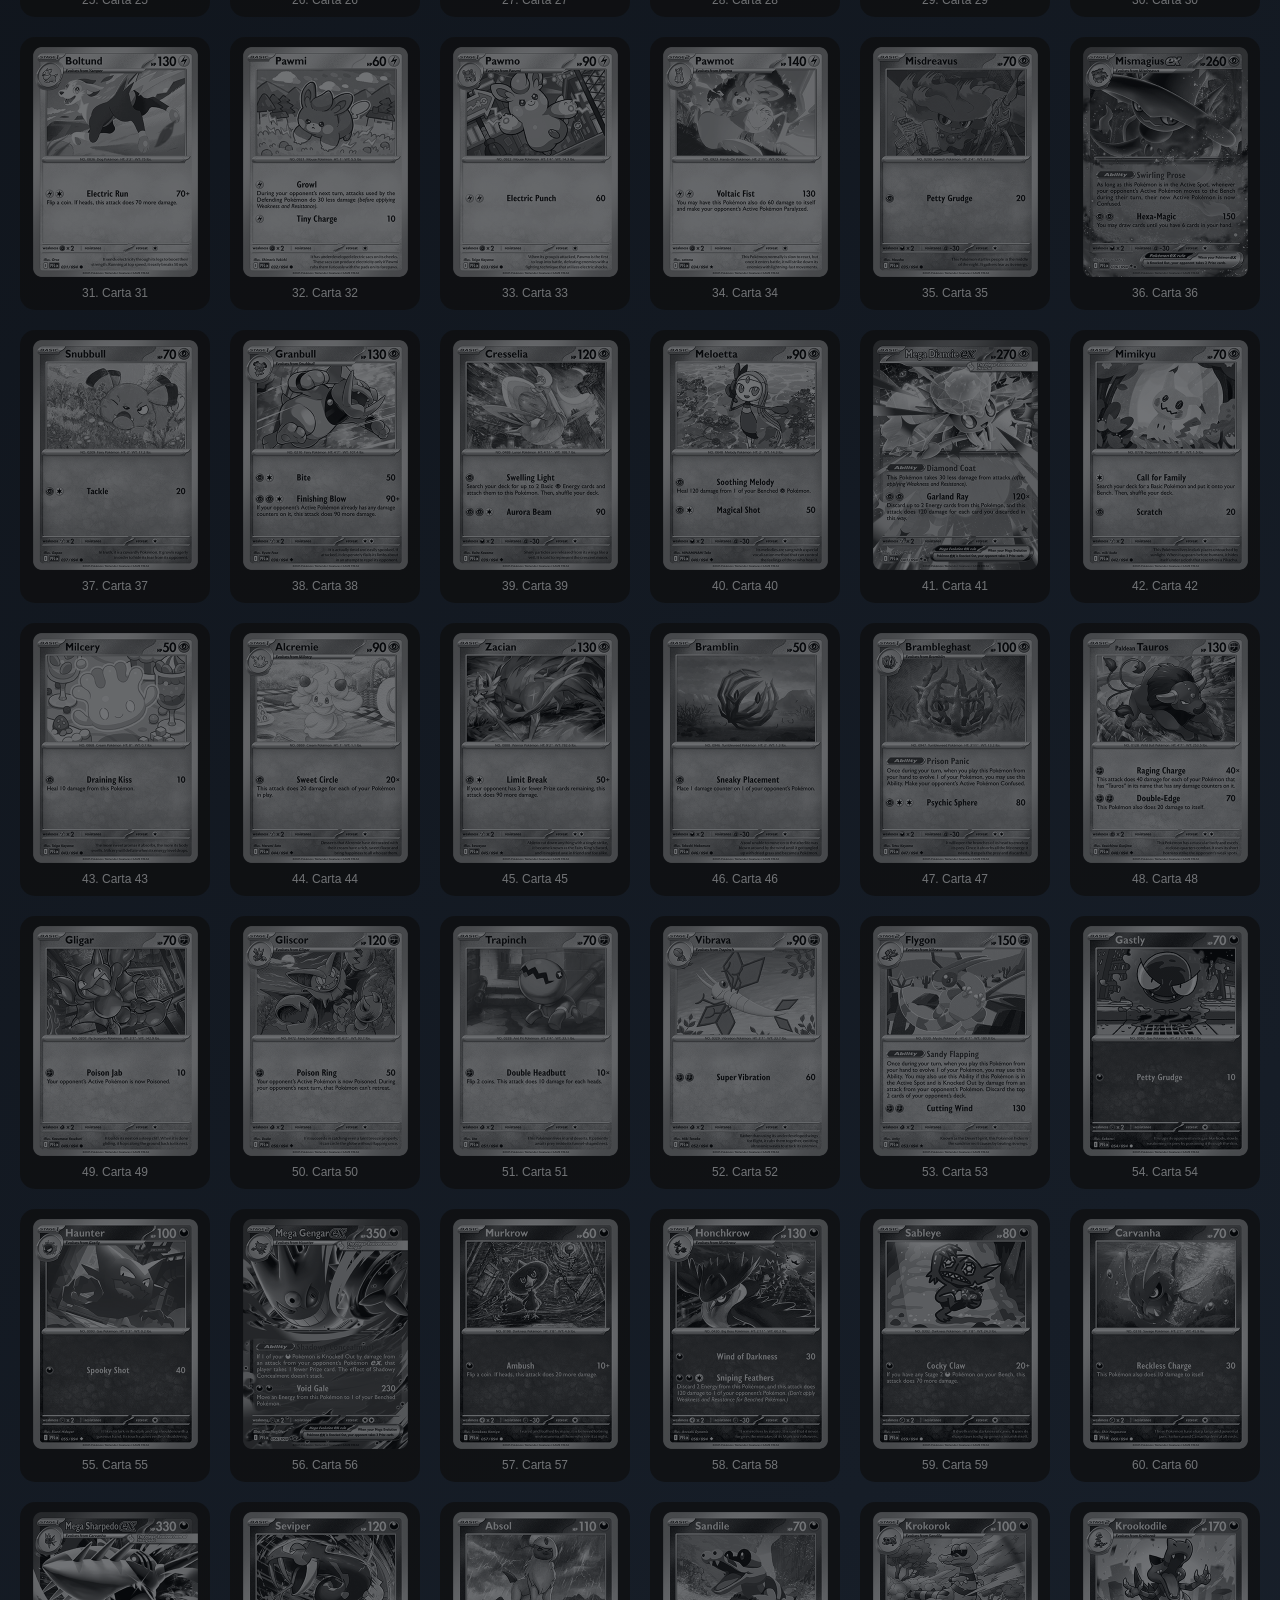
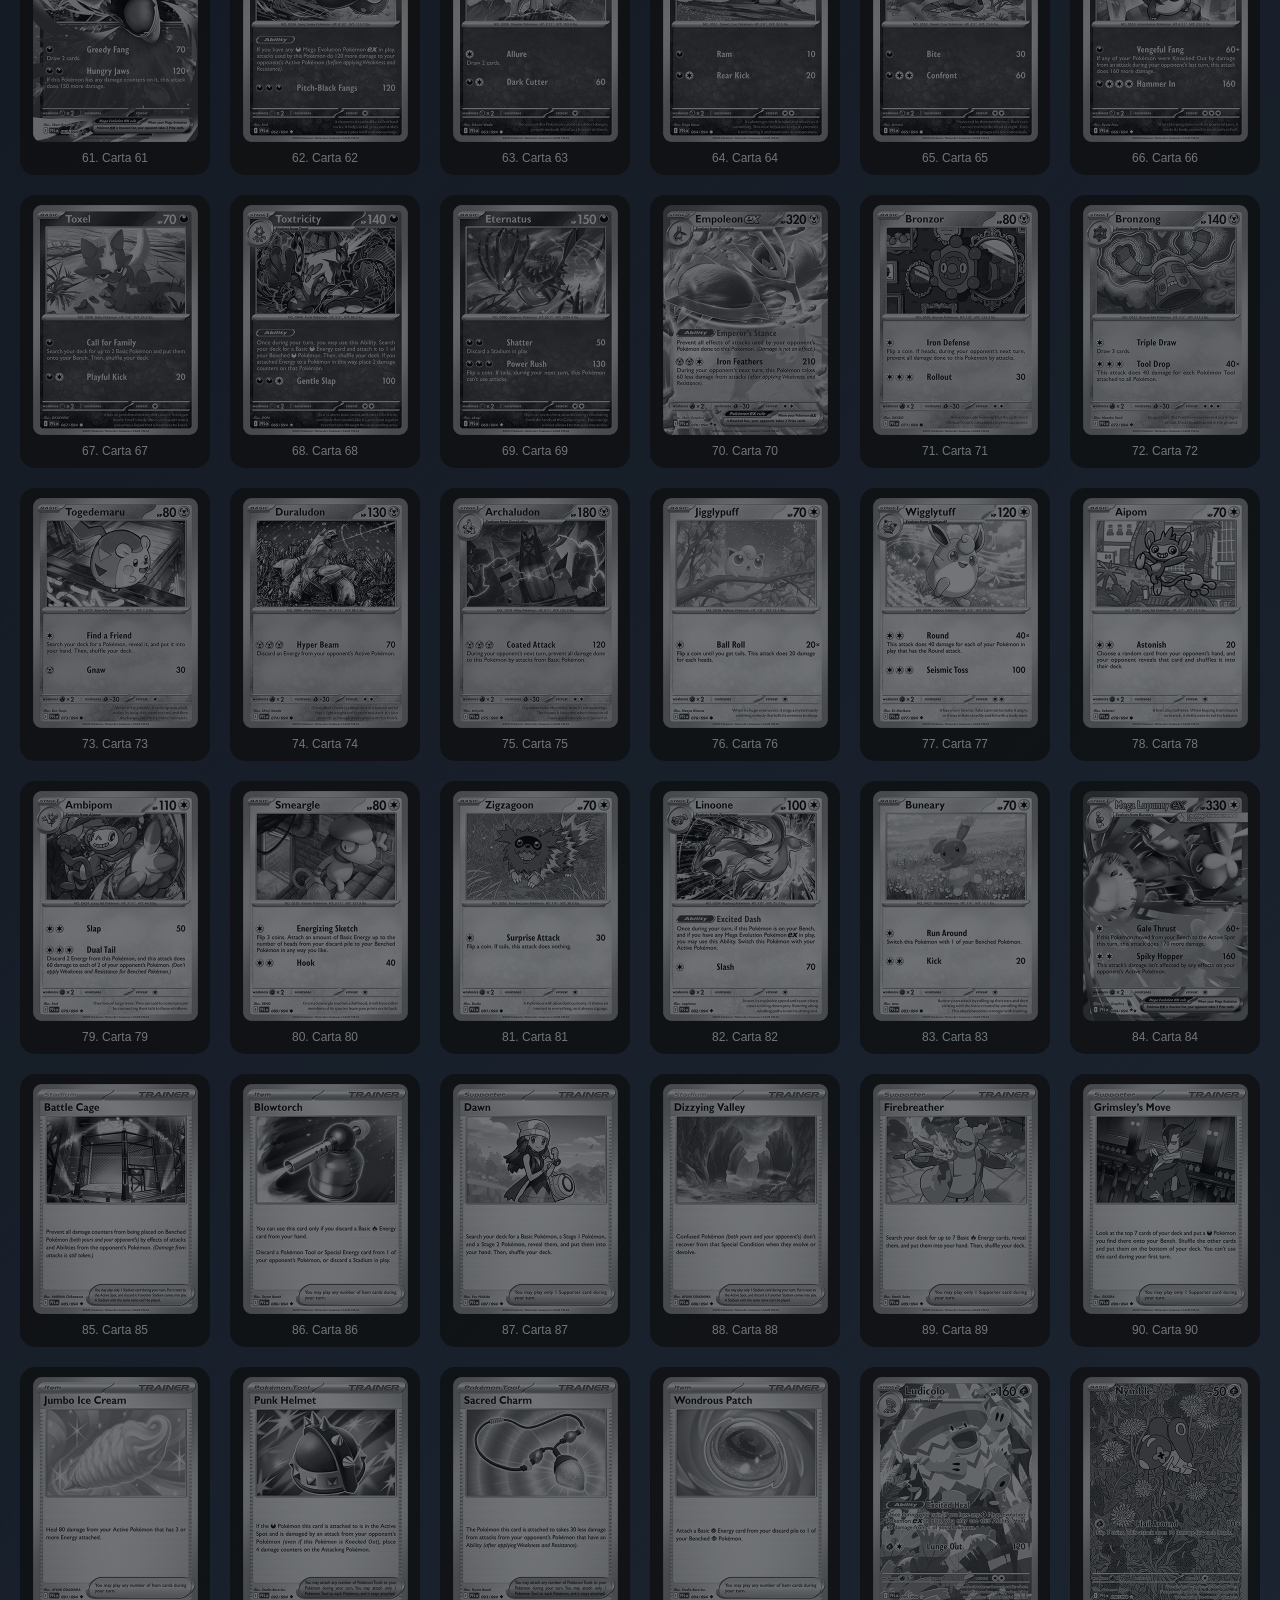
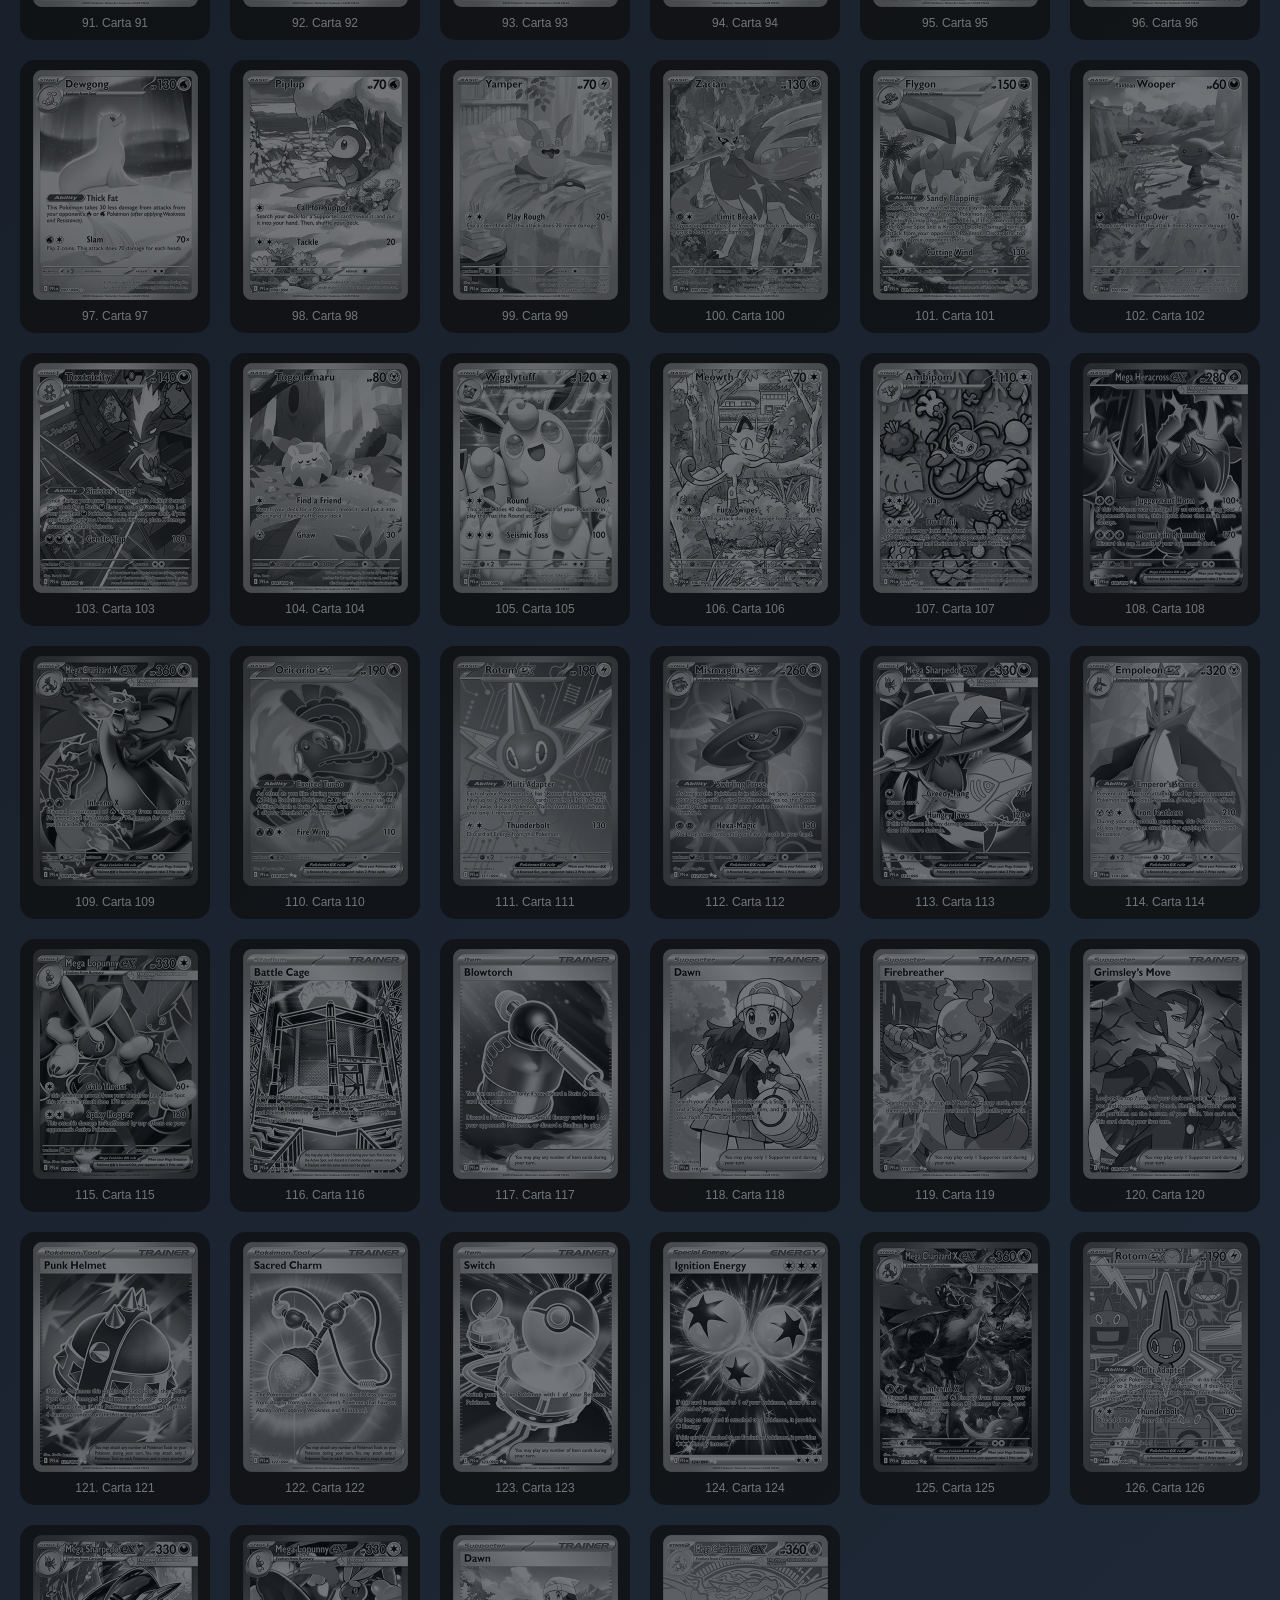
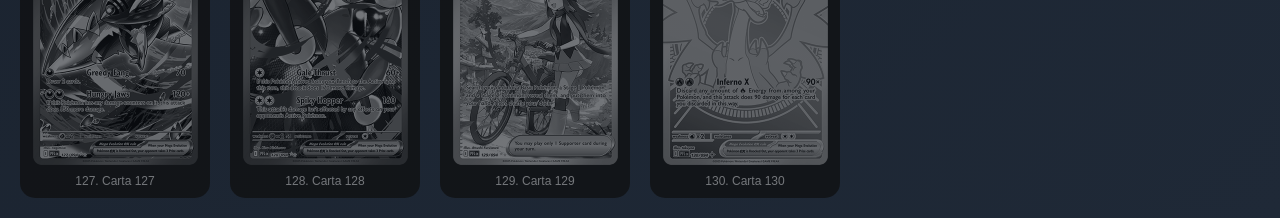
==== commit 21c74888: "coleccion" ====
--- a/index.html
+++ b/index.html
@@ -11,7 +11,24 @@
         <img src="/assets/img_pkm/logo.png" alt="Fantasmal Flames Pokemon" class="FantasmalLogo">
         <div class="acciones" id="accionesHeader">
         </div>
+        <button onclick="abrirModal()">Colecciones</button>
     </header>
+
+<div id="miModal" class="modal">
+    <div class="expancion">
+        <span class="cerrar" onclick="cerrarModal()">&times;</span>
+
+        <h2>Expancion</h2>
+
+        <div>
+            <img src="assets/img_pkm/ex-phantasmal.png" alt="Expanción Phantasmal Flames">
+            <img src="assets/img_pkm/" alt="Expanción Mega Evolution">
+            <img src="assets/img_pkm/" alt="Expanción Ascended Hero">
+            <img src="assets/img_pkm/" alt="Expanción Perfect Order">
+        </div>        
+    </div>
+</div> 
+
 <div class="stats">
     <p>📦 Tienes: <span id="tienes">0</span></p>
     <p>❌ Faltan: <span id="faltan">0</span></p>
--- a/assets/css/style.css
+++ b/assets/css/style.css
@@ -1,3 +1,31 @@
+/* HEADER - contenedor principal */
+.header {
+  position: relative;
+  display: flex;
+  justify-content: flex-end;
+  align-items: center;
+  background: rgba(0,0,0,0.6);
+  backdrop-filter: blur(10px);
+  padding: 10px 20px;
+  border-bottom: 1px solid rgba(255,255,255,0.1);
+  min-height: 70px;
+}
+
+/* LOGO centrado absoluto */
+.FantasmalLogo {
+  position: absolute;
+  left: 50%;
+  transform: translateX(-50%);
+  width: 150px;         
+  display: block;
+}
+
+/* ACCIONES (derecha) */
+.acciones {
+  display: flex;
+  align-items: center;
+  gap: 15px;
+}
 /* RESET */
 *{
     margin:0;
@@ -12,41 +40,12 @@
     color:white;
     text-align:center;
 }
-/* LOGO */
-.FantasmalLogo{
-    display: flex;
-    width: 150px;
-    margin: 0px 575px;
-    align-items: center;
-    vertical-align: center;
-    position: absolute
-    
-}
-
-/* HEADER */
-.header{
-    padding:0px;
-    background: rgba(0,0,0,0.6);
-    backdrop-filter: blur(10px);
-    border-bottom:1px solid rgba(255,255,255,0.1);
-}
+
 
 .header h1{
     font-size:22px;
 }
 
-/* ACCIONES (BOTONES + USUARIO) */
-.acciones{
-    padding:20px;
-    display:flex;
-    align-items:center;
-    text-align: center;
-    gap:20px;
-    #userName{
-        font-size:14px;
-        color:#aaa;
-    }
-}
 
 
 .acciones button{
@@ -230,3 +229,51 @@
     display: none;
 }
 
+/*====ADAPTACION PARA MOVILES====*/
+@media (max-width: 600px) {
+  .header {
+    flex-wrap: wrap;
+    justify-content: center;
+    gap: 10px;
+  }
+  .FantasmalLogo {
+    position: static;
+    transform: none;
+    margin: 0 auto;
+    order: 1;
+  }
+  .acciones {
+    order: 2;
+    margin-top: 5px;
+  }
+}
+
+/* FONDO OSCURO */
+.modal {
+  display: none;
+  position: fixed;
+  z-index: 1;
+  left: 0;
+  top: 0;
+  width: 100%;
+  height: 100%;
+  background-color: rgba(0,0,0,0.7);
+}
+
+/* CAJA */
+.modal-contenido {
+  background: #1e1e1e;
+  margin: 10% auto;
+  padding: 20px;
+  width: 300px;
+  border-radius: 10px;
+  color: white;
+  text-align: center;
+}
+
+/* BOTÓN CERRAR */
+.cerrar {
+  float: right;
+  font-size: 25px;
+  cursor: pointer;
+}
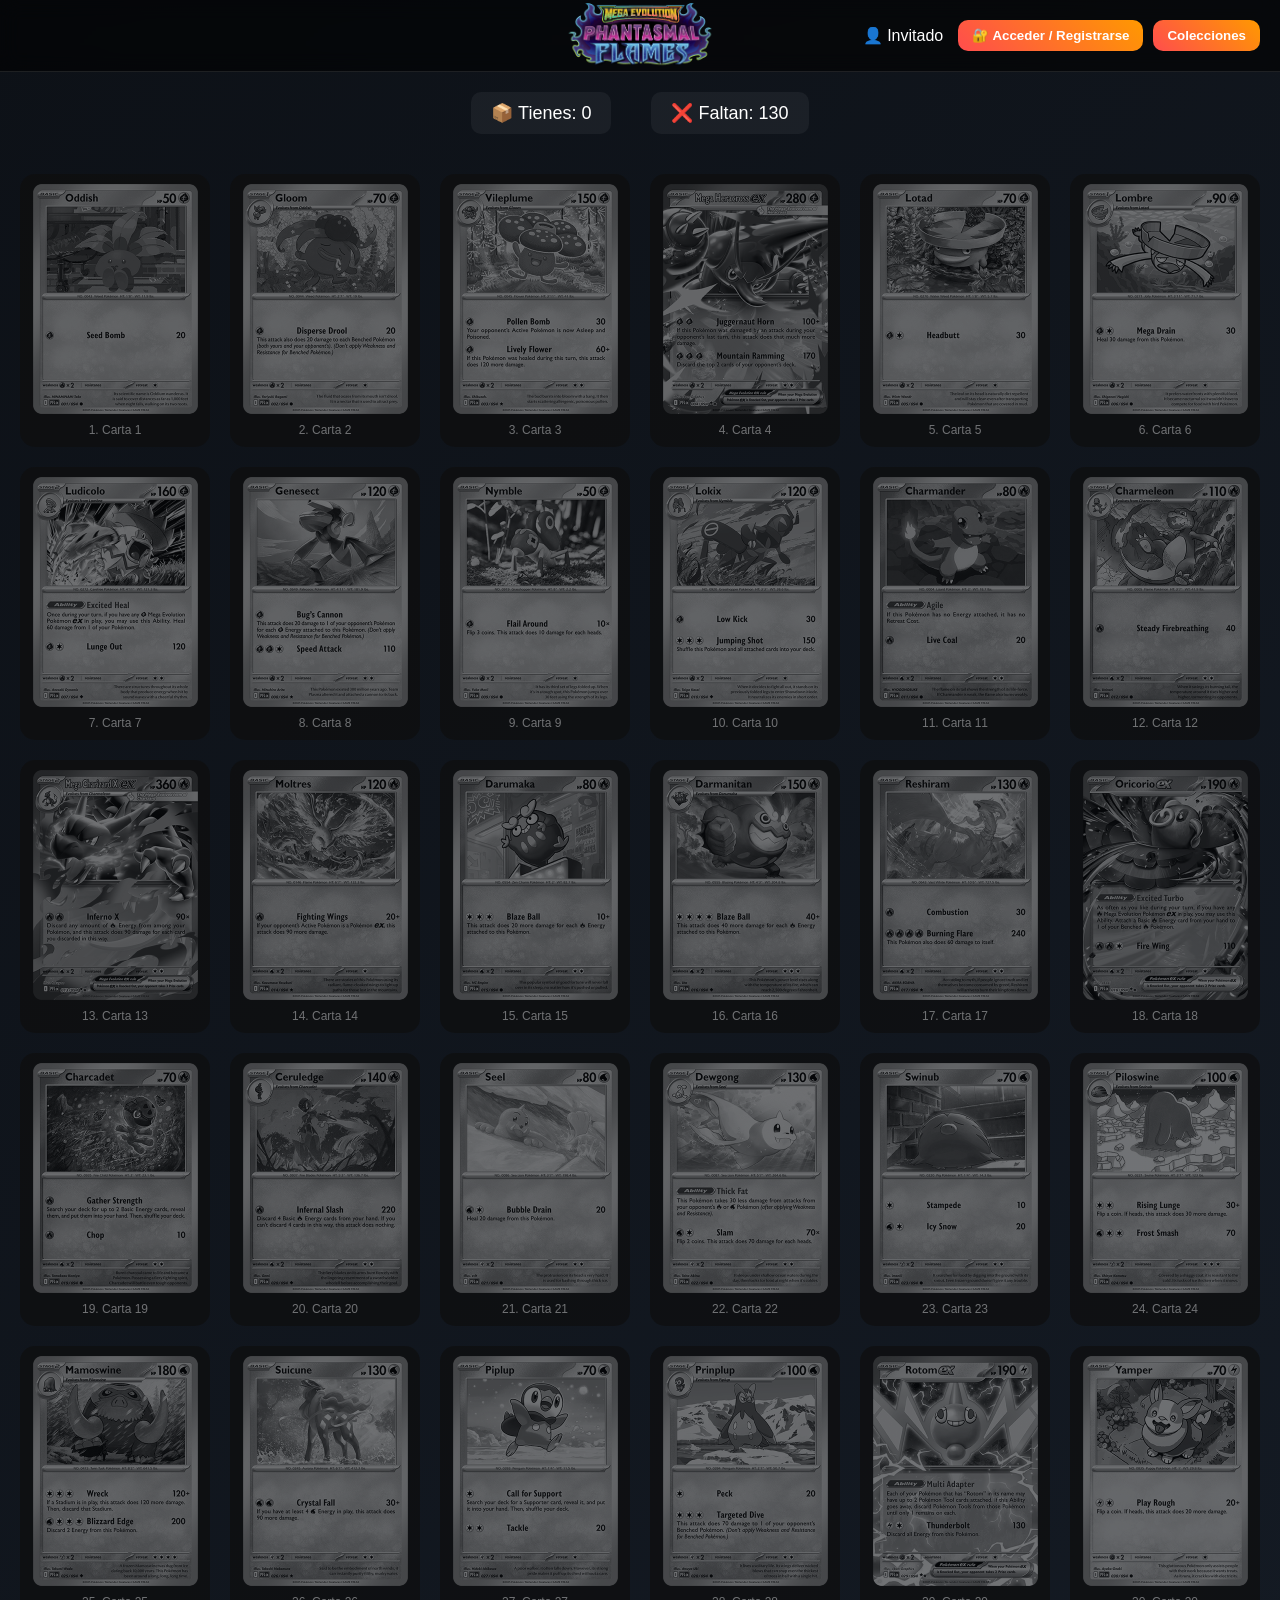
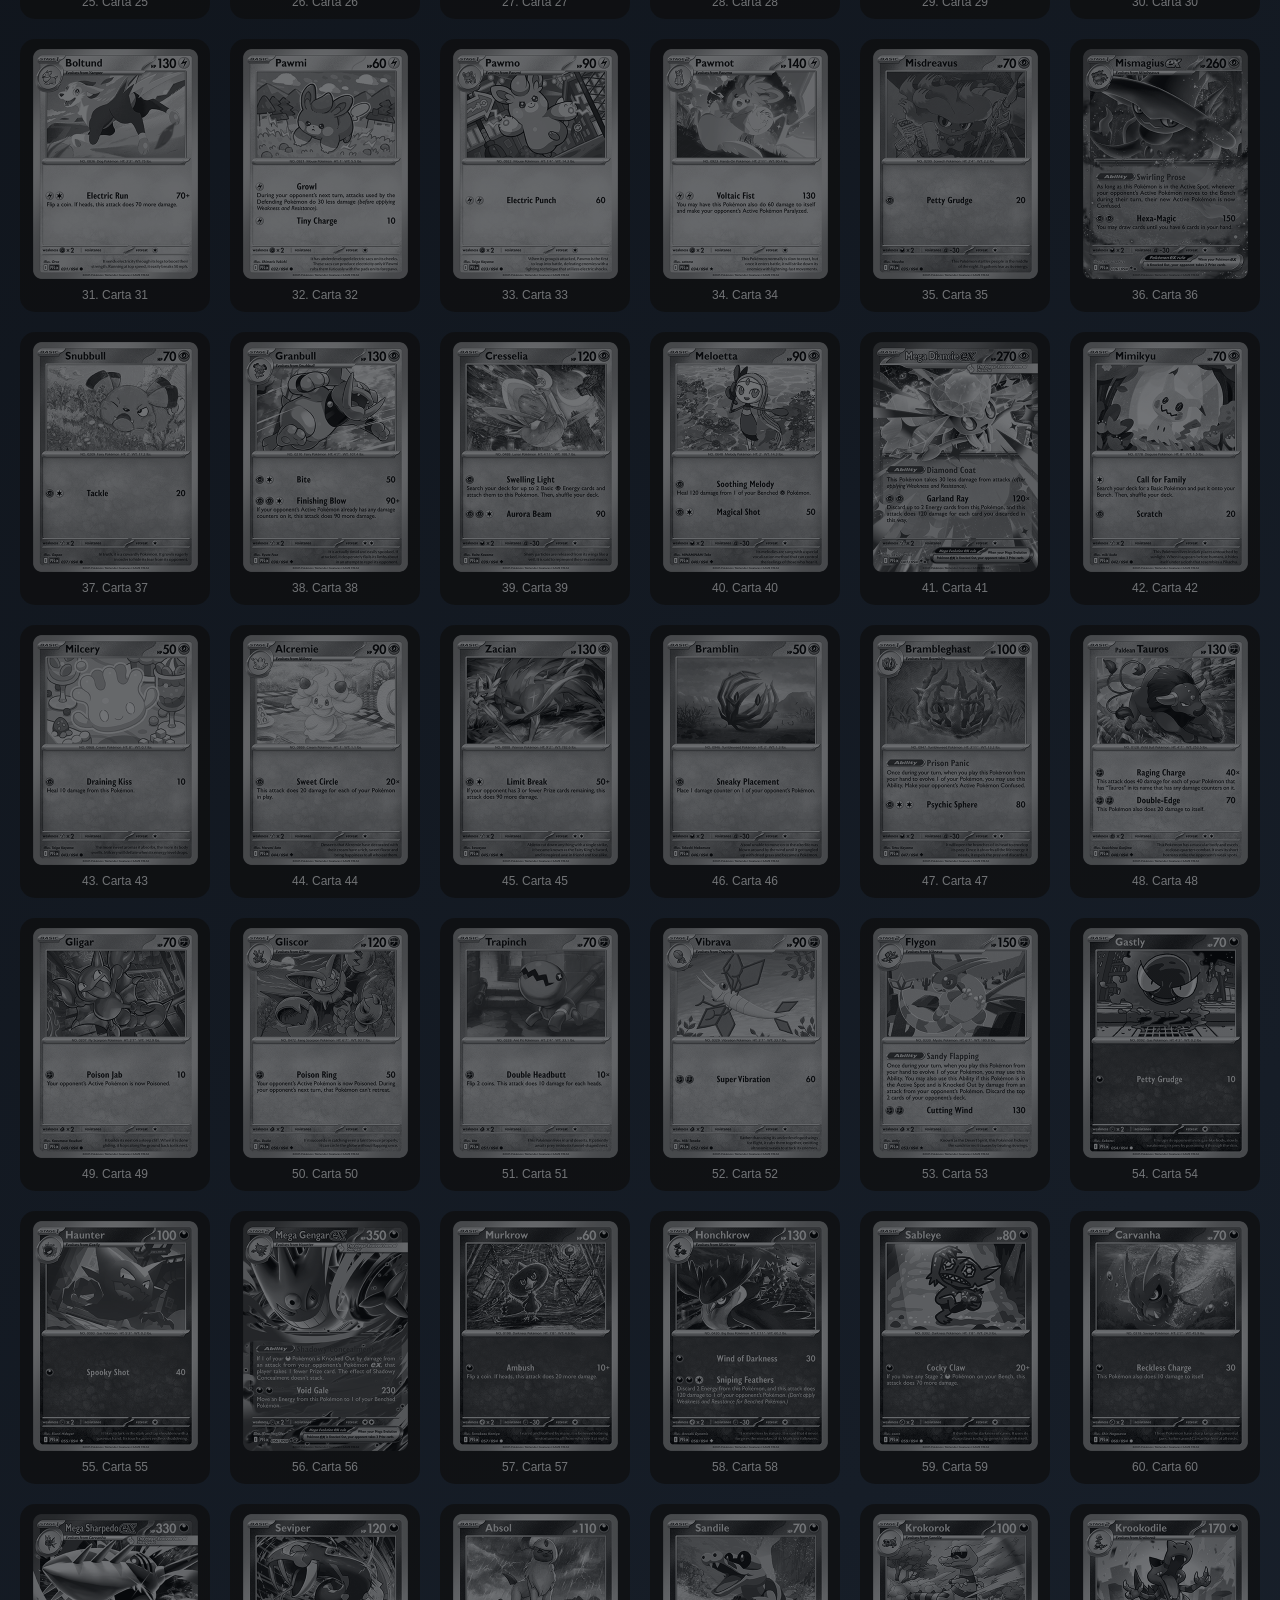
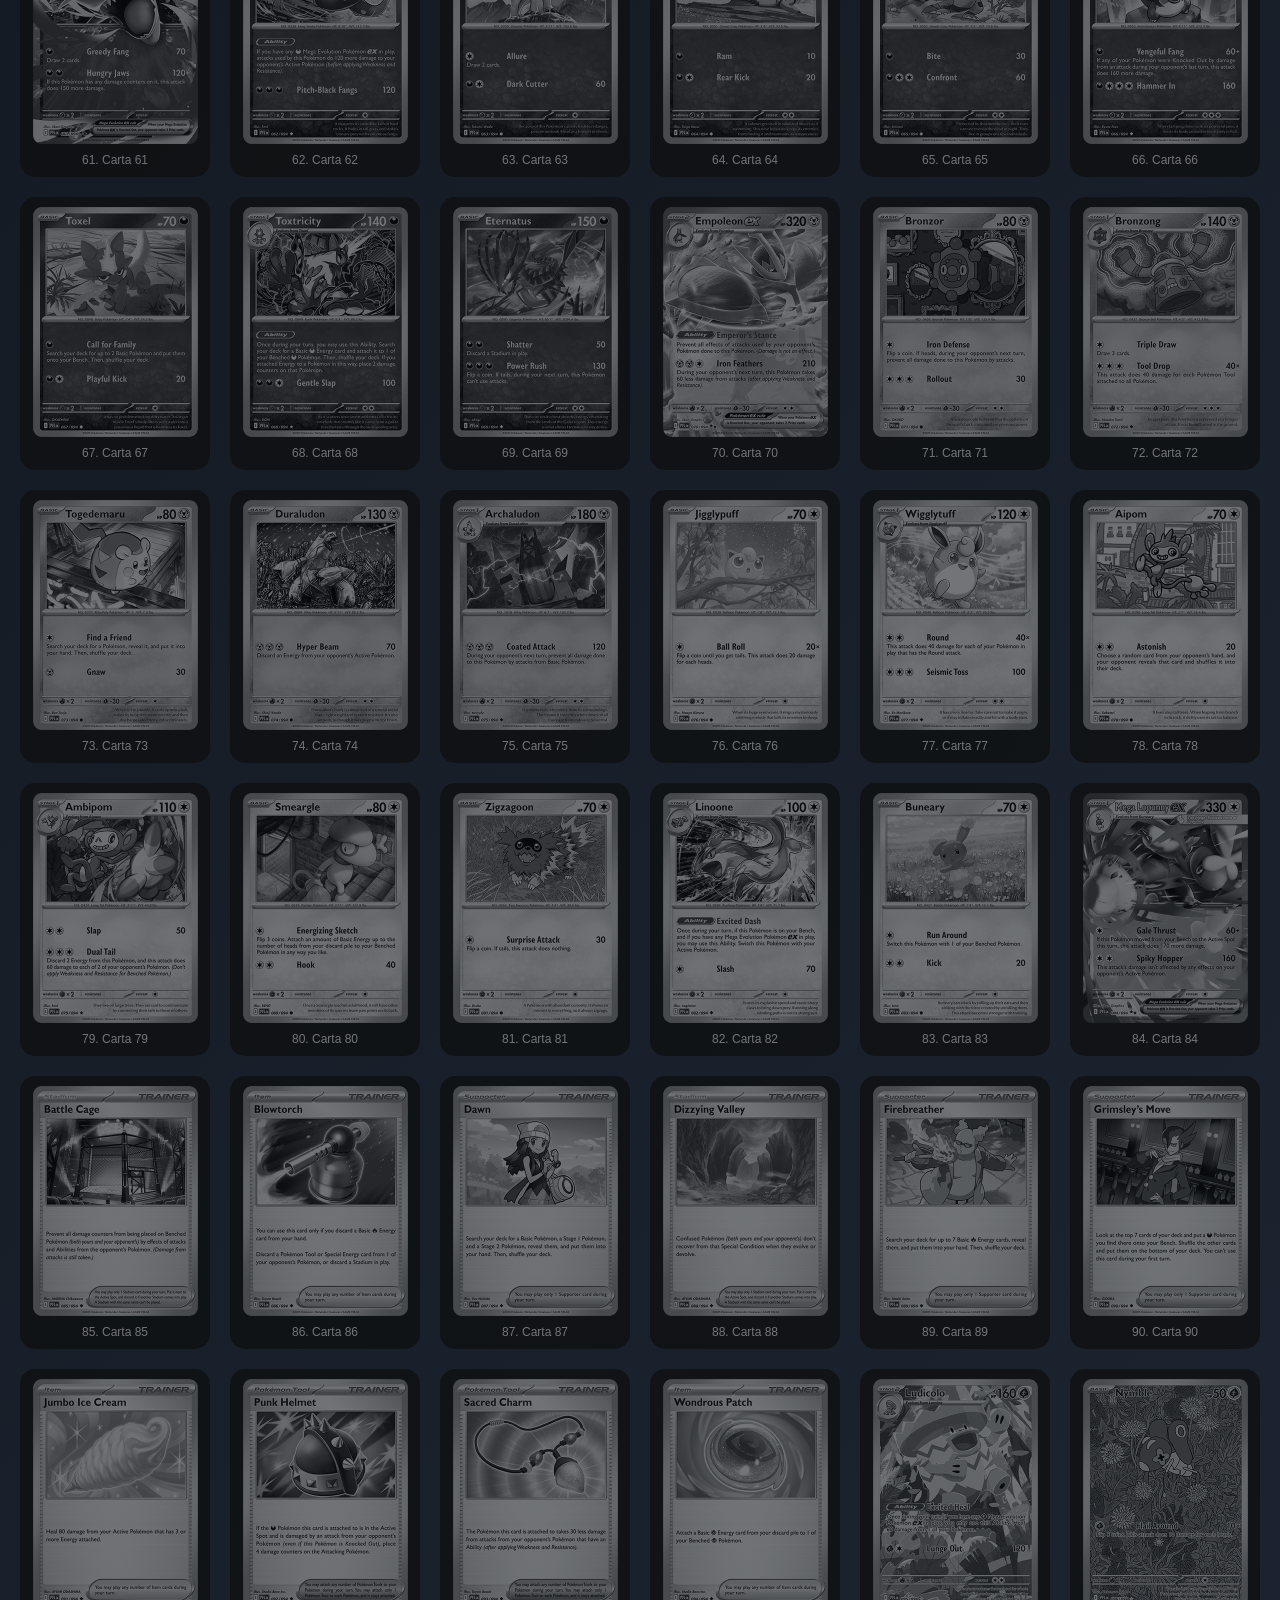
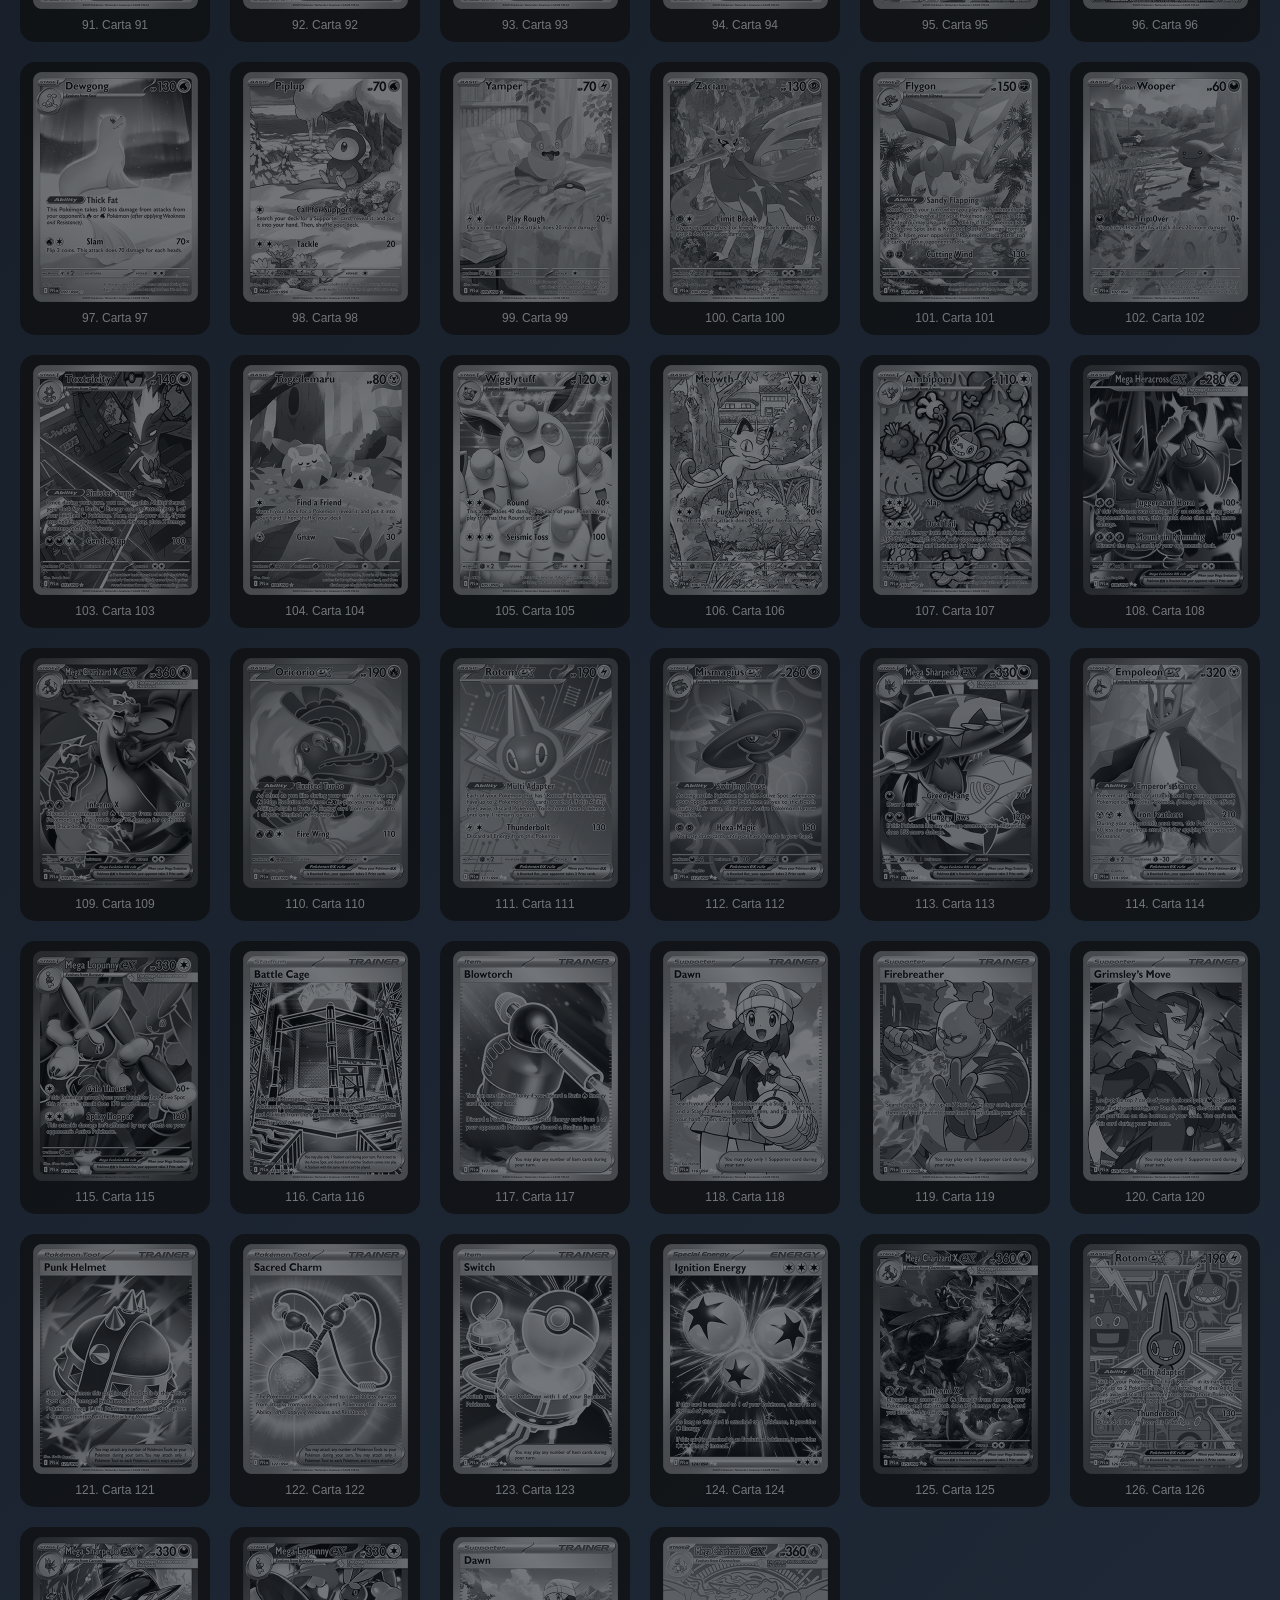
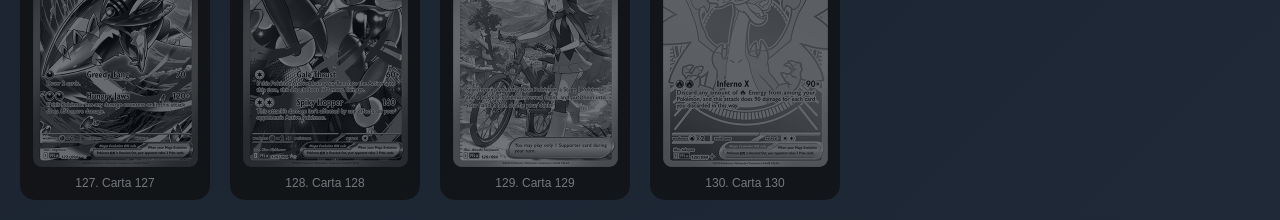
==== commit 1b2eec52: "Arreglo visual btn_colection" ====
--- a/index.html
+++ b/index.html
@@ -11,7 +11,7 @@
         <img src="/assets/img_pkm/logo.png" alt="Fantasmal Flames Pokemon" class="FantasmalLogo">
         <div class="acciones" id="accionesHeader">
         </div>
-        <button onclick="abrirModal()">Colecciones</button>
+        <button class ="btn_colection"onclick="abrirModal()">Colecciones</button>
     </header>
 
 <div id="miModal" class="modal">
--- a/assets/css/style.css
+++ b/assets/css/style.css
@@ -25,6 +25,7 @@
   display: flex;
   align-items: center;
   gap: 15px;
+  padding: 10px;
 }
 /* RESET */
 *{
@@ -46,6 +47,16 @@
     font-size:22px;
 }
 
+.btn_colection{
+    padding:8px 14px;
+    border:none;
+    border-radius:10px;
+    background:linear-gradient(45deg,#ff4d4d,#ff9900);
+    color:white;
+    font-weight:bold;
+    cursor:pointer;
+    transition:0.3s;
+}
 
 
 .acciones button{
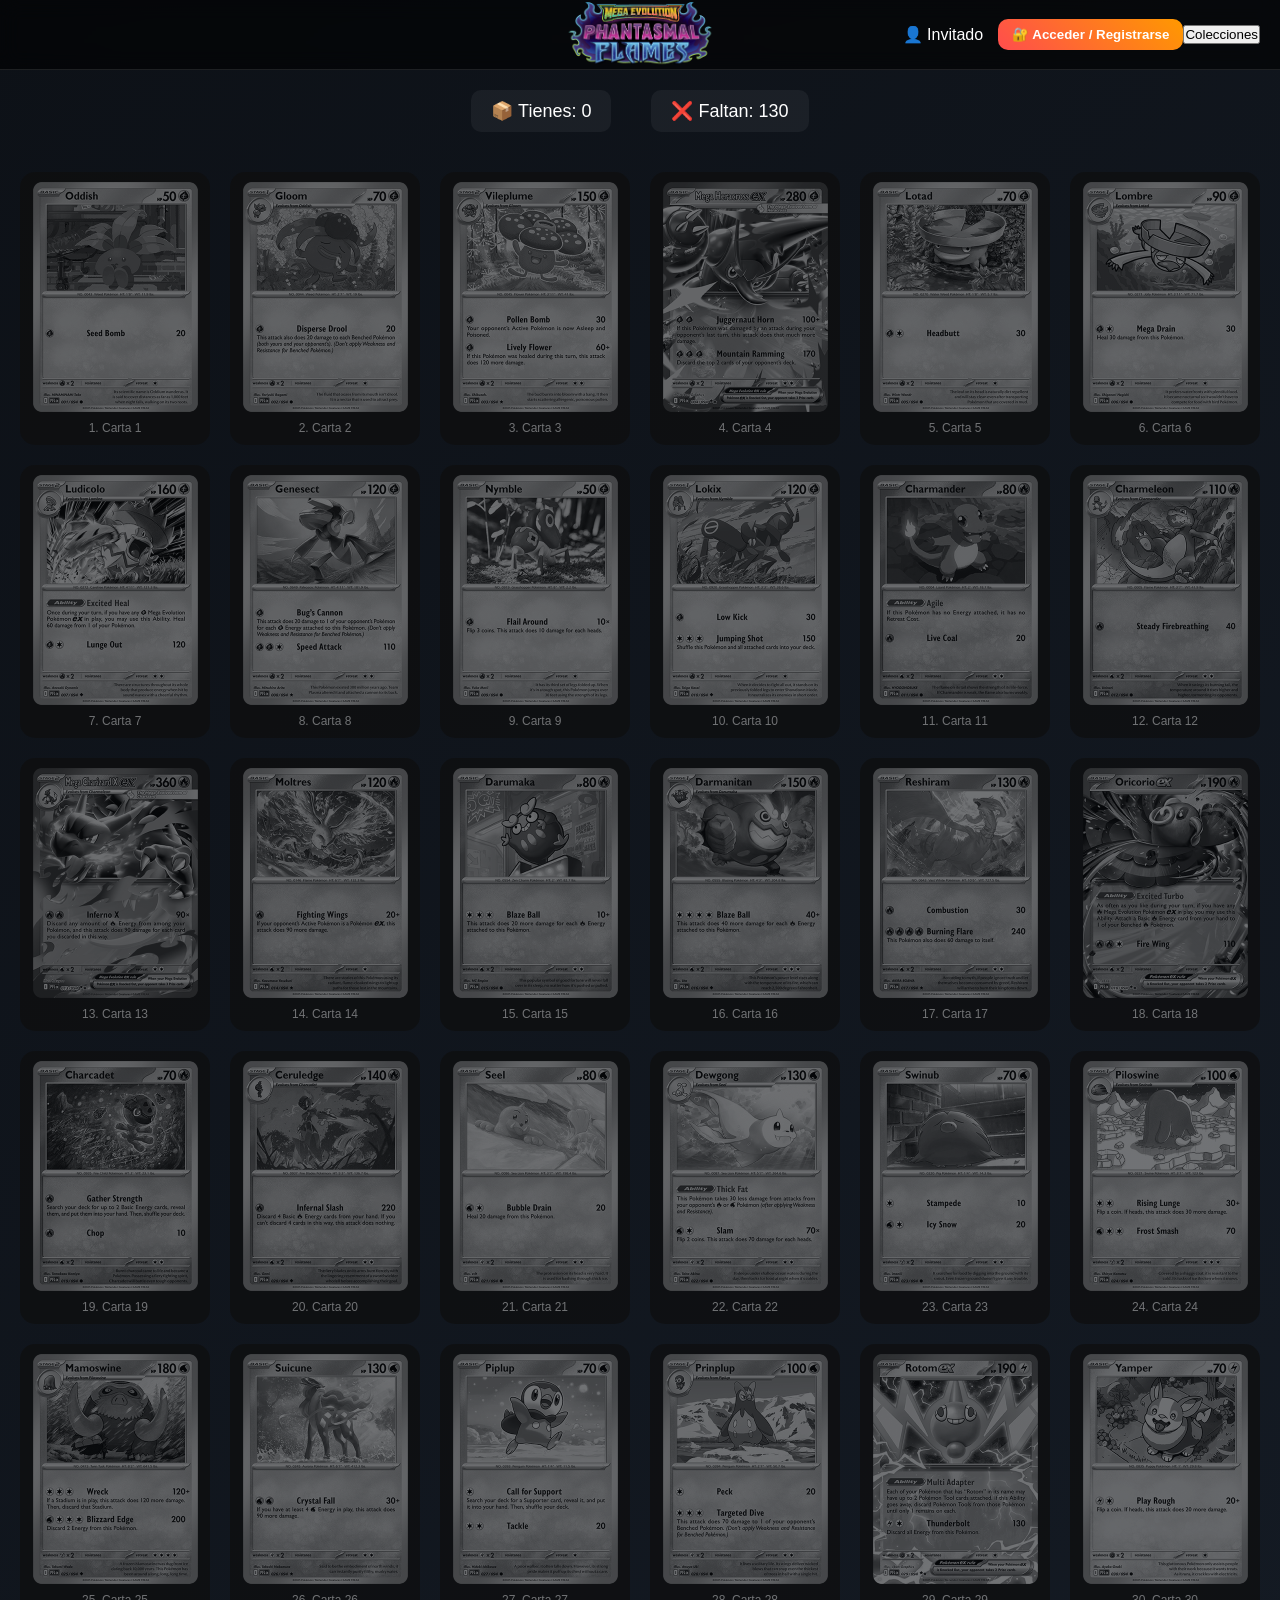
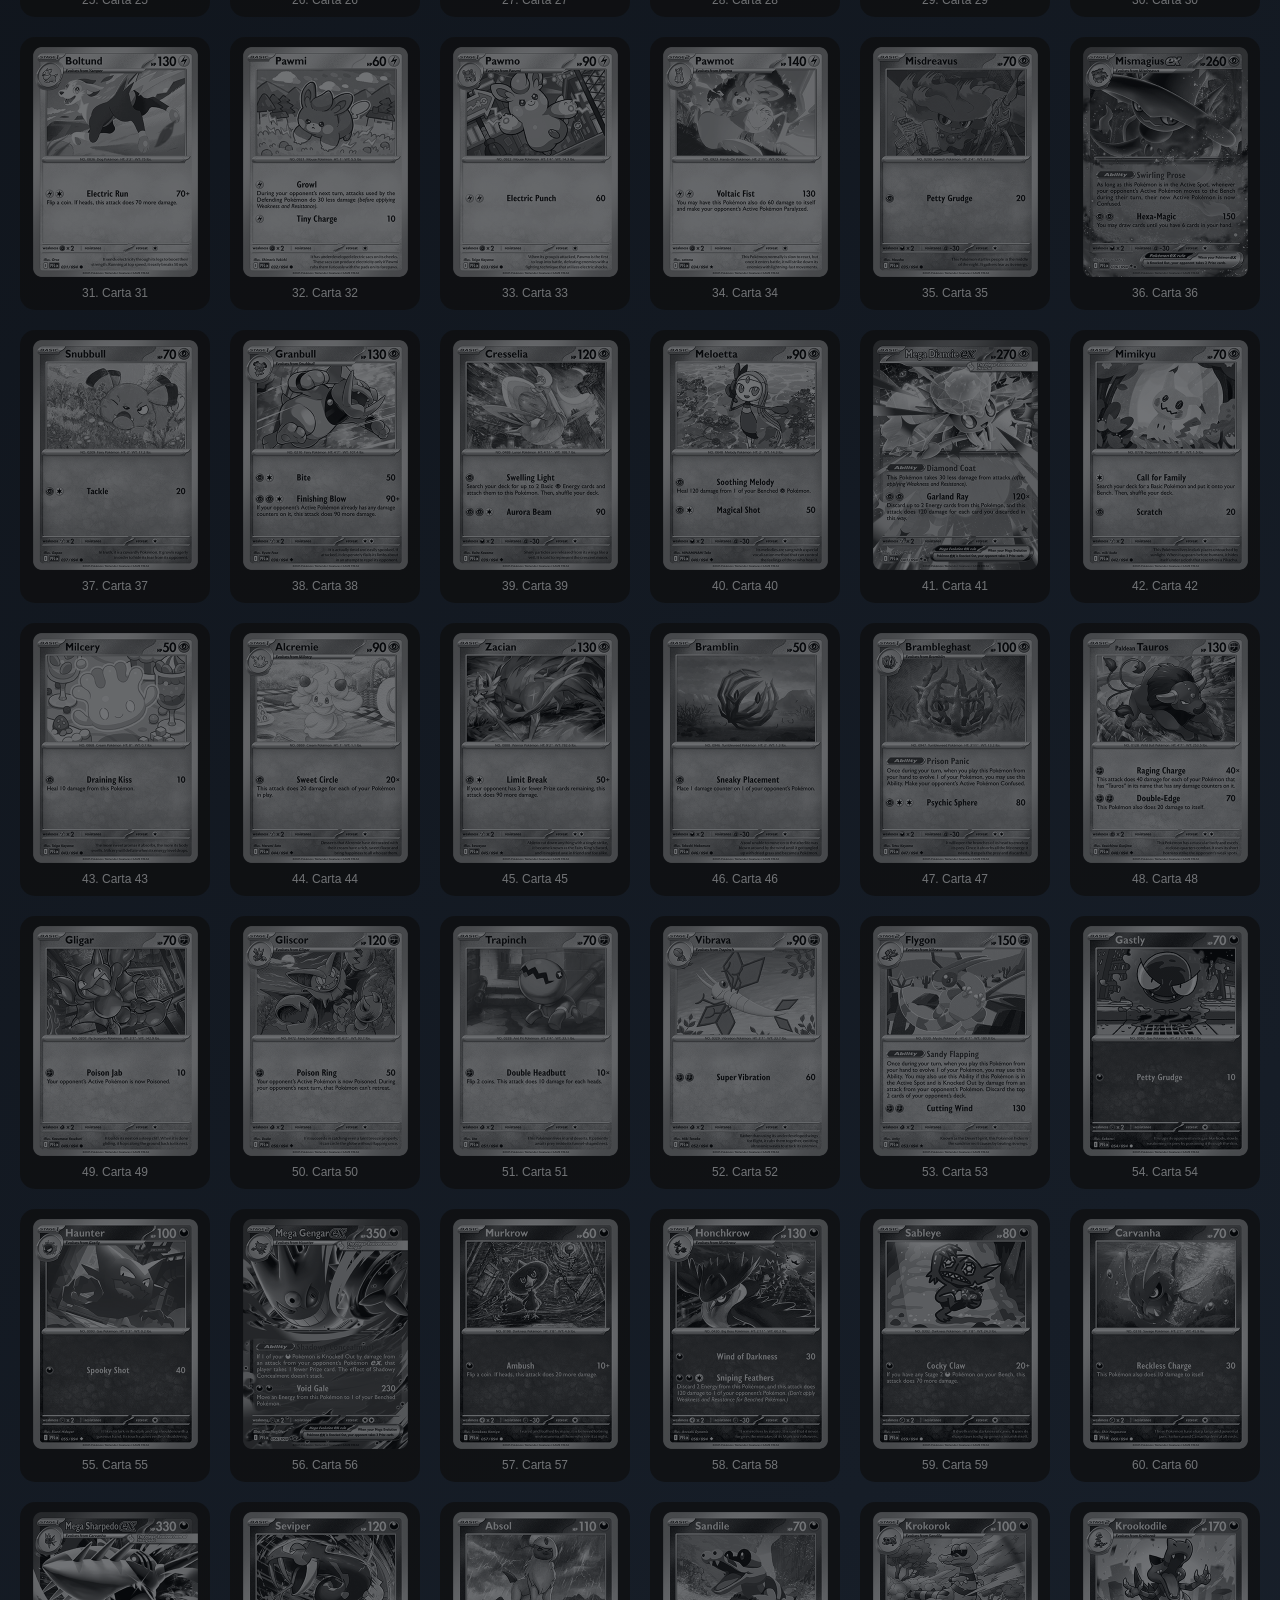
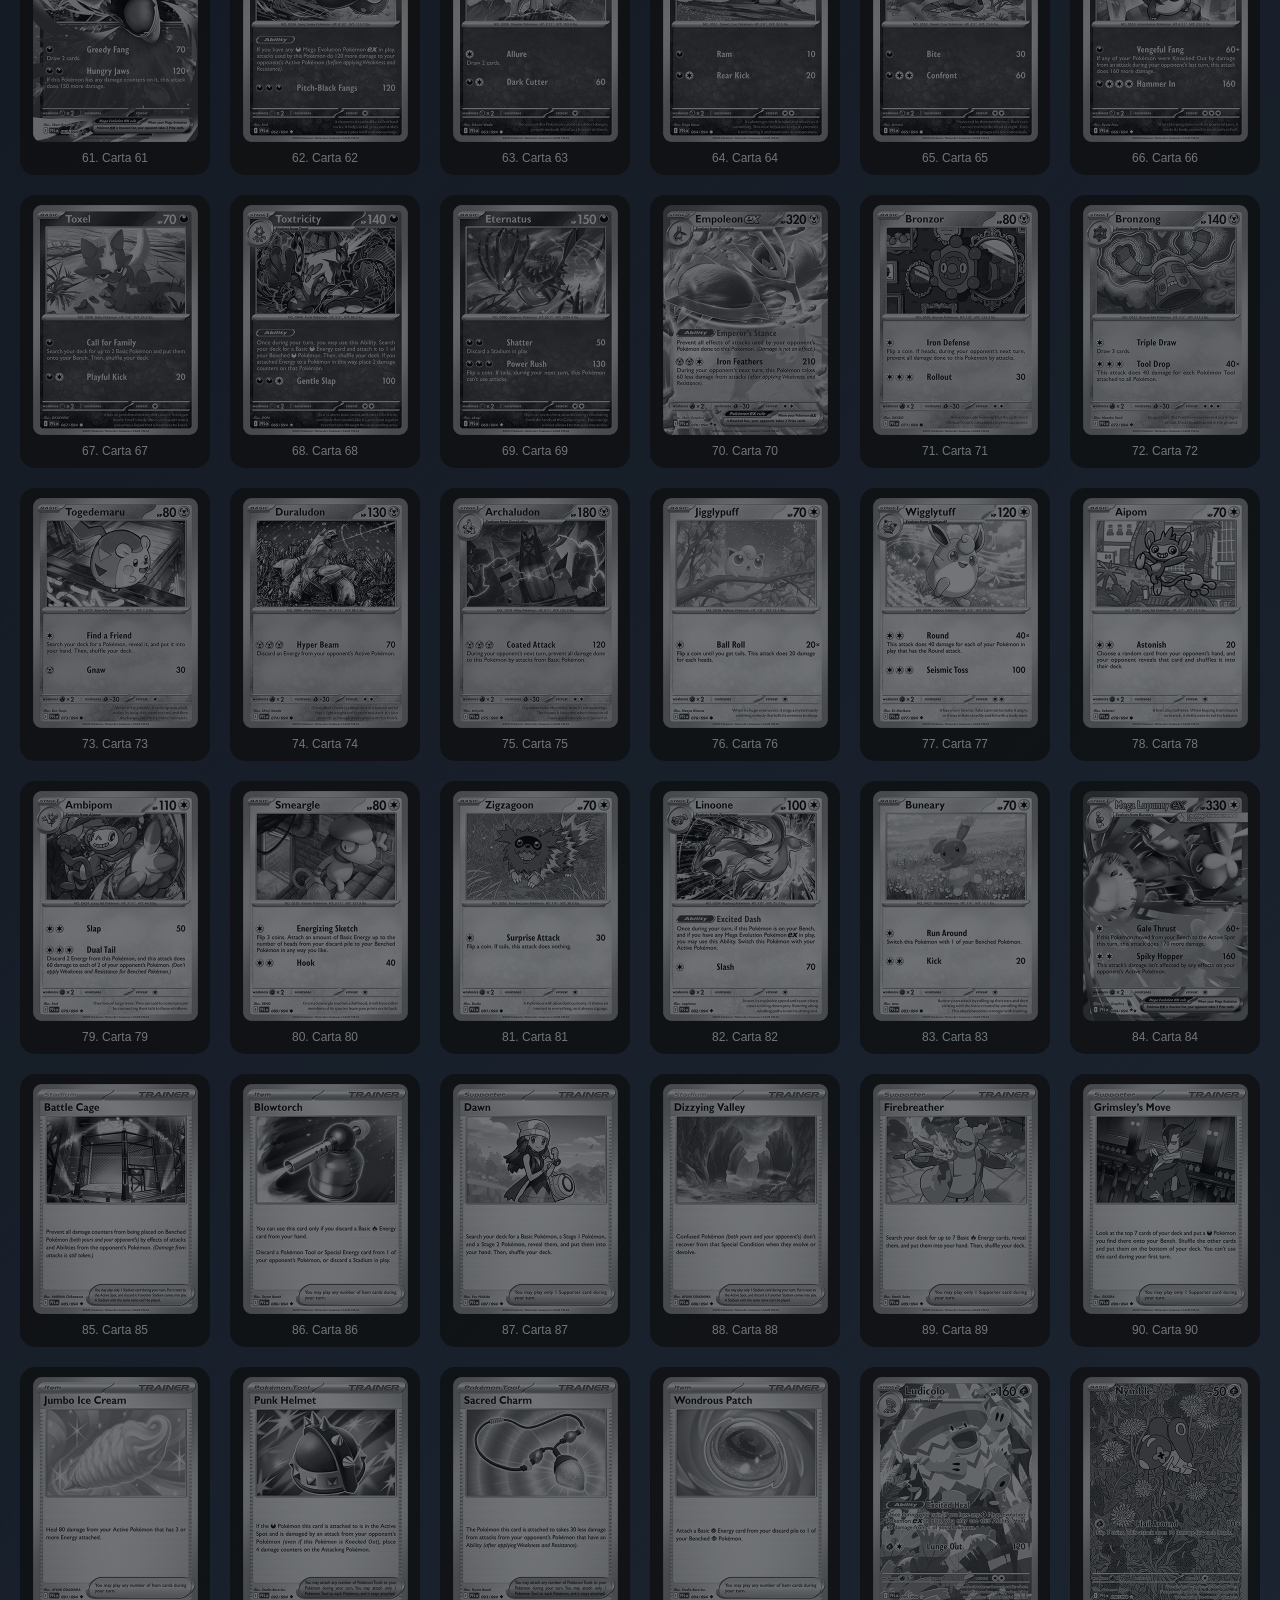
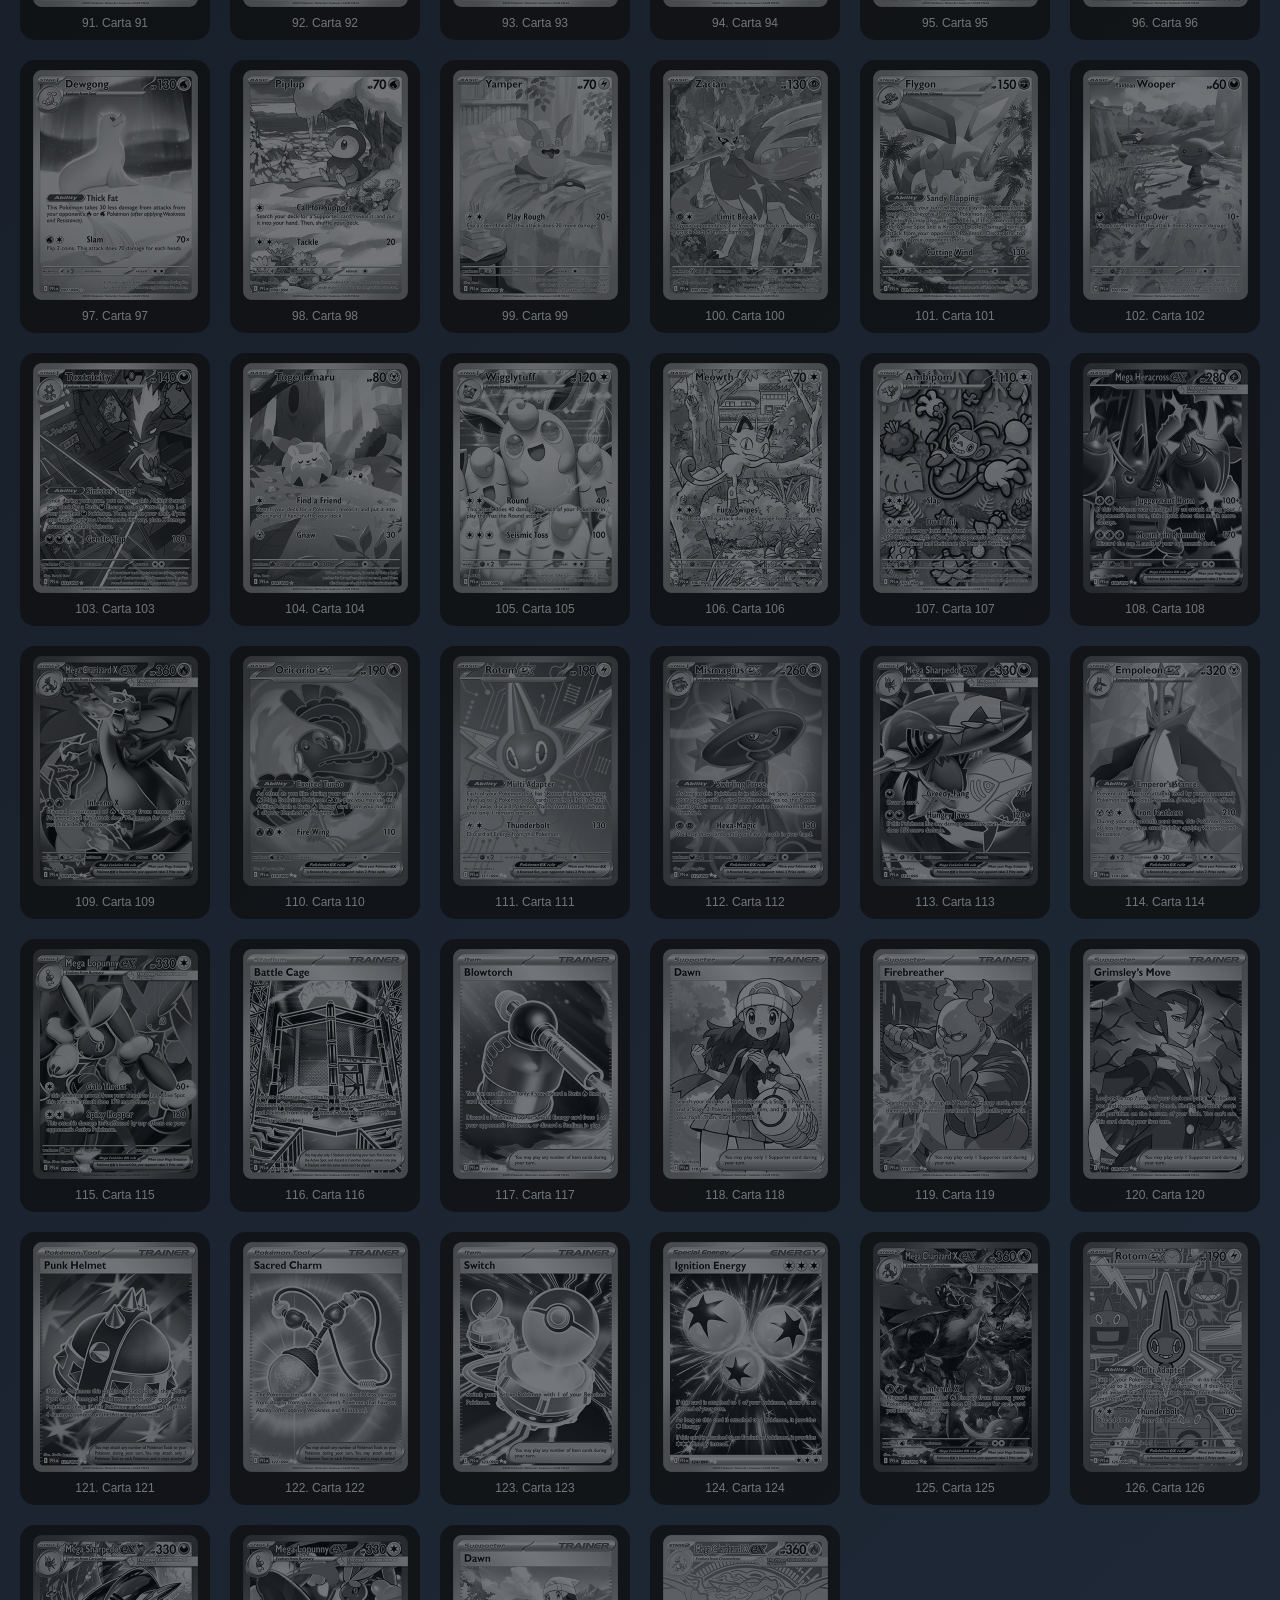
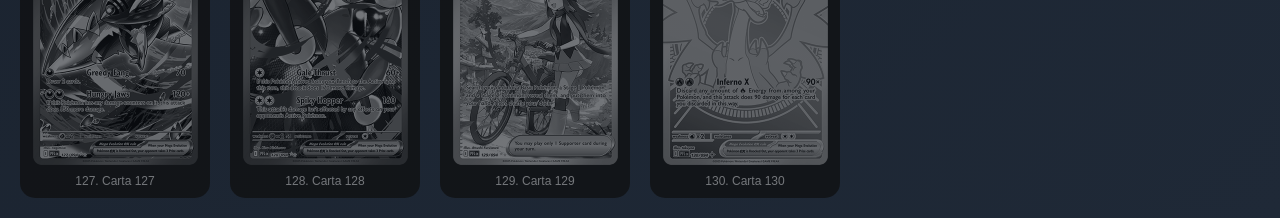
==== commit f1ffdcdd: "div-expanciones" ====
--- a/index.html
+++ b/index.html
@@ -11,7 +11,7 @@
         <img src="/assets/img_pkm/logo.png" alt="Fantasmal Flames Pokemon" class="FantasmalLogo">
         <div class="acciones" id="accionesHeader">
         </div>
-        <button class ="btn_colection"onclick="abrirModal()">Colecciones</button>
+        <button onclick="abrirModal()">Colecciones</button>
     </header>
 
 <div id="miModal" class="modal">
@@ -20,11 +20,11 @@
 
         <h2>Expancion</h2>
 
-        <div>
+        <div class="ex-div">
             <img src="assets/img_pkm/ex-phantasmal.png" alt="Expanción Phantasmal Flames">
-            <img src="assets/img_pkm/" alt="Expanción Mega Evolution">
-            <img src="assets/img_pkm/" alt="Expanción Ascended Hero">
-            <img src="assets/img_pkm/" alt="Expanción Perfect Order">
+            <img src="assets/img_pkm/ex-asended.png" alt="Expanción Mega Evolution">
+            <img src="assets/img_pkm/ex-perfect.png" alt="Expanción Ascended Hero">
+            <img src="assets/img_pkm/ex-mega.png" alt="Expanción Perfect Order">
         </div>        
     </div>
 </div> 
--- a/assets/css/style.css
+++ b/assets/css/style.css
@@ -25,7 +25,6 @@
   display: flex;
   align-items: center;
   gap: 15px;
-  padding: 10px;
 }
 /* RESET */
 *{
@@ -47,16 +46,6 @@
     font-size:22px;
 }
 
-.btn_colection{
-    padding:8px 14px;
-    border:none;
-    border-radius:10px;
-    background:linear-gradient(45deg,#ff4d4d,#ff9900);
-    color:white;
-    font-weight:bold;
-    cursor:pointer;
-    transition:0.3s;
-}
 
 
 .acciones button{
@@ -287,4 +276,12 @@
   float: right;
   font-size: 25px;
   cursor: pointer;
+}
+
+.ex-div {
+  display: flex;
+  justify-content: center;
+  gap: 20px;
+  margin-top: 20px;
+  margin-top: 100px;
 }
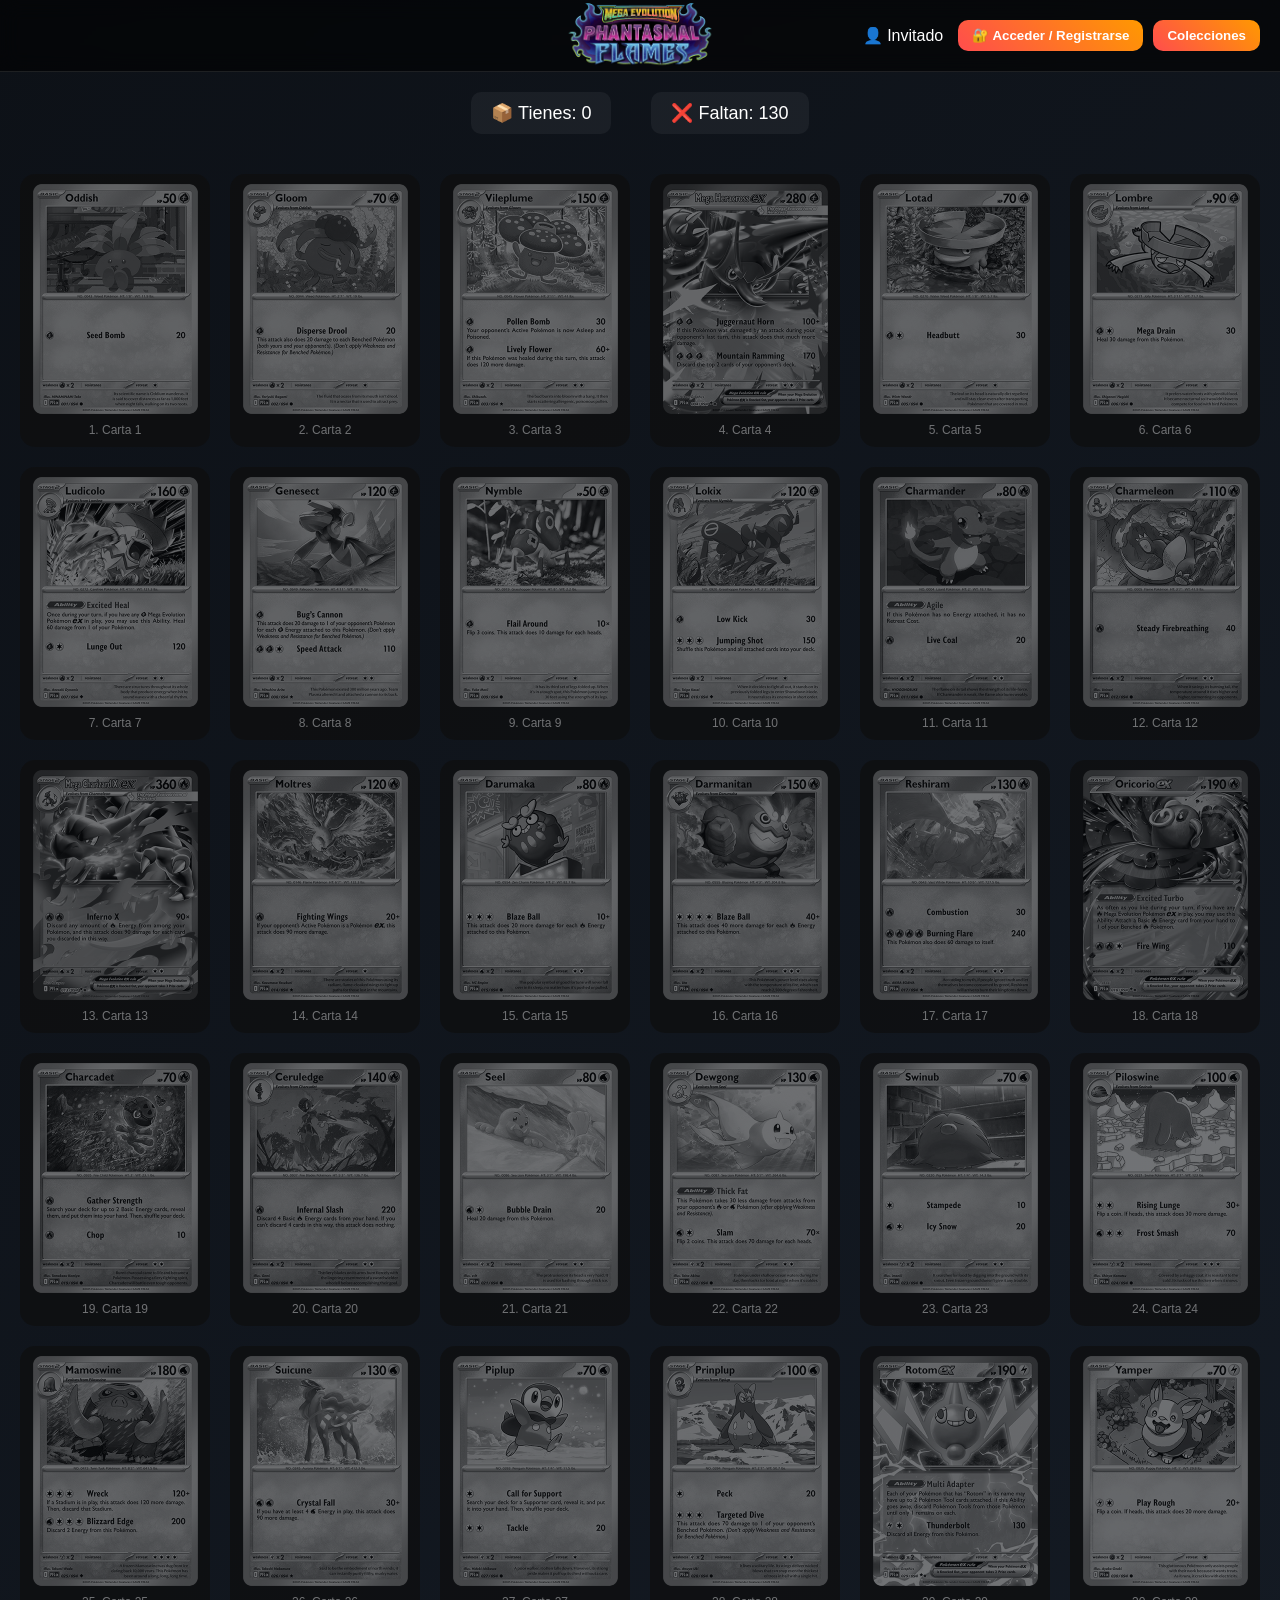
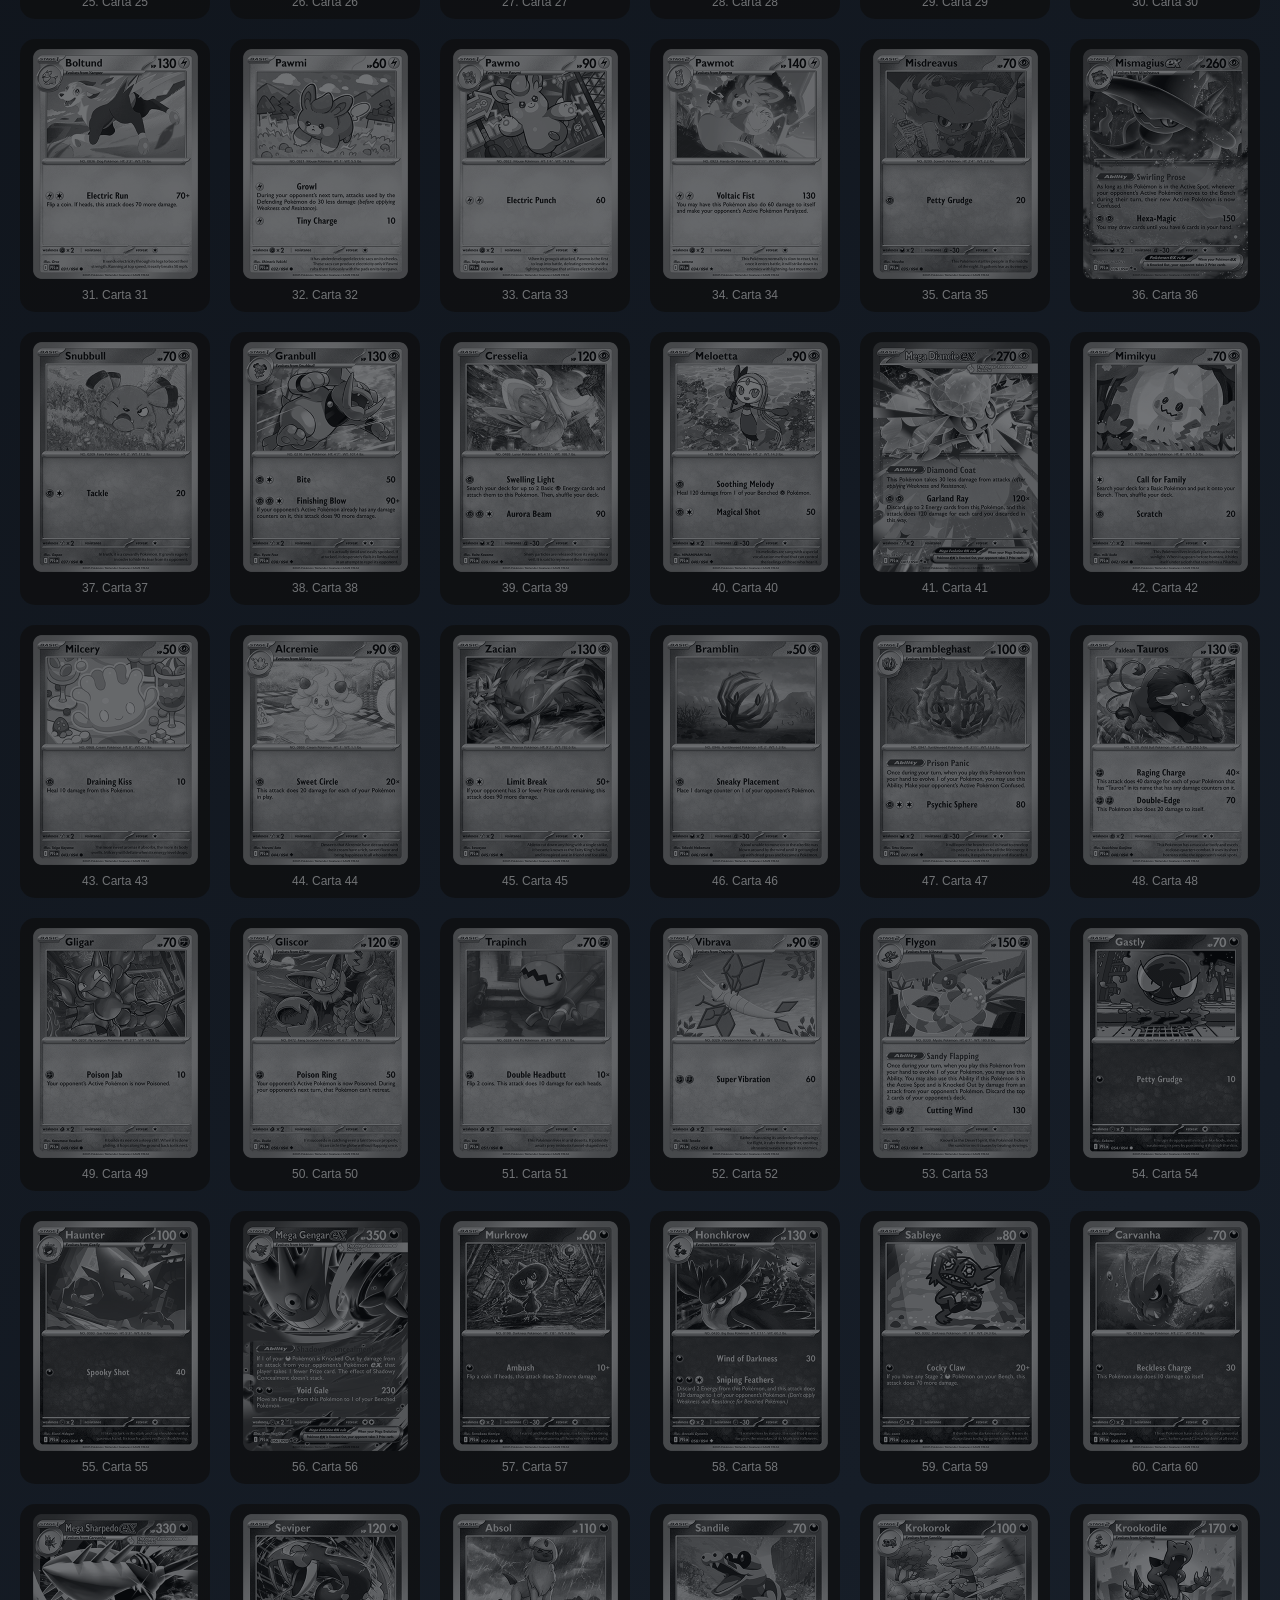
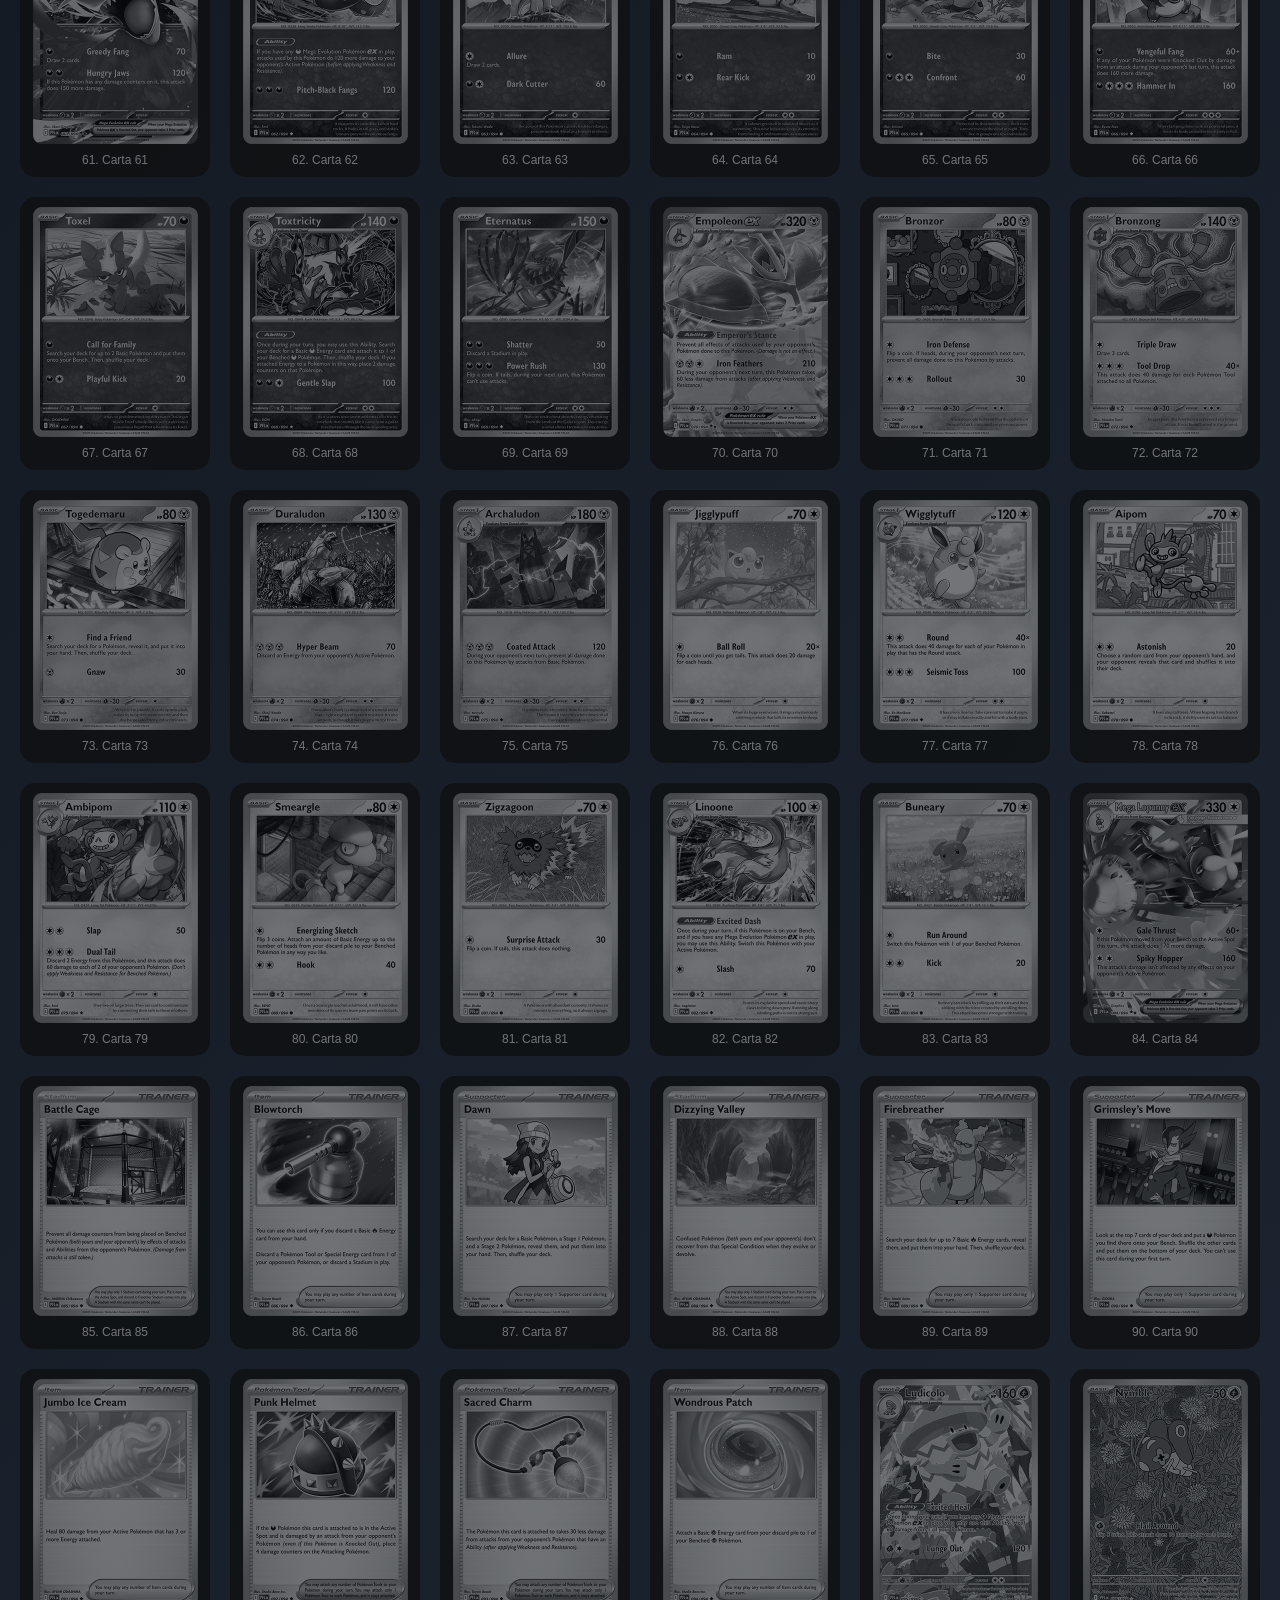
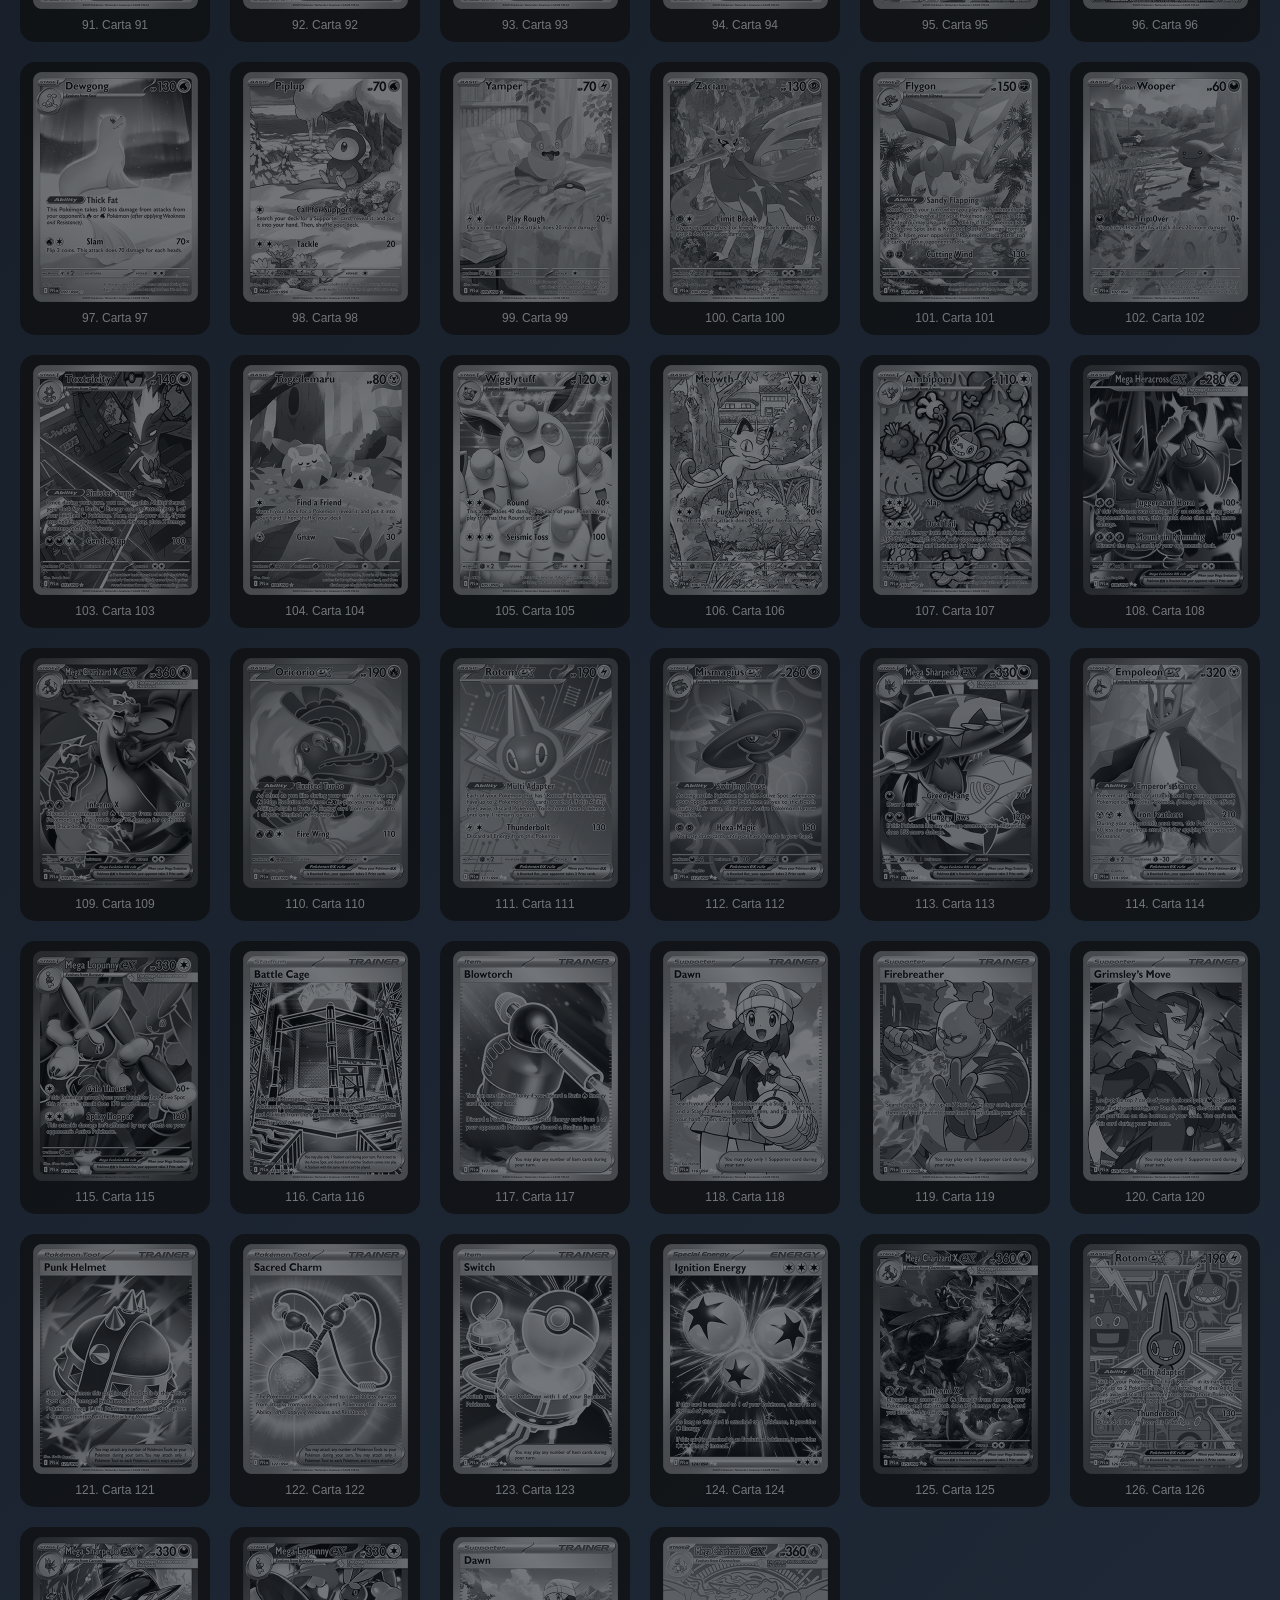
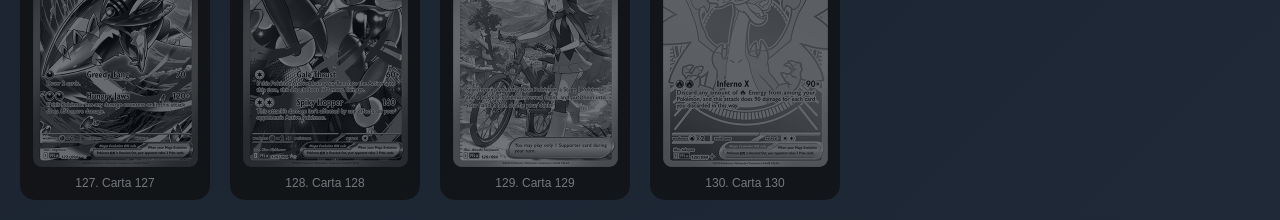
==== commit c099d504: "Merge branch 'main' of https://github.com/biggcente/pokecard" ====
--- a/index.html
+++ b/index.html
@@ -11,7 +11,7 @@
         <img src="/assets/img_pkm/logo.png" alt="Fantasmal Flames Pokemon" class="FantasmalLogo">
         <div class="acciones" id="accionesHeader">
         </div>
-        <button onclick="abrirModal()">Colecciones</button>
+        <button class ="btn_colection"onclick="abrirModal()">Colecciones</button>
     </header>
 
 <div id="miModal" class="modal">
--- a/assets/css/style.css
+++ b/assets/css/style.css
@@ -25,6 +25,7 @@
   display: flex;
   align-items: center;
   gap: 15px;
+  padding: 10px;
 }
 /* RESET */
 *{
@@ -46,6 +47,16 @@
     font-size:22px;
 }
 
+.btn_colection{
+    padding:8px 14px;
+    border:none;
+    border-radius:10px;
+    background:linear-gradient(45deg,#ff4d4d,#ff9900);
+    color:white;
+    font-weight:bold;
+    cursor:pointer;
+    transition:0.3s;
+}
 
 
 .acciones button{
